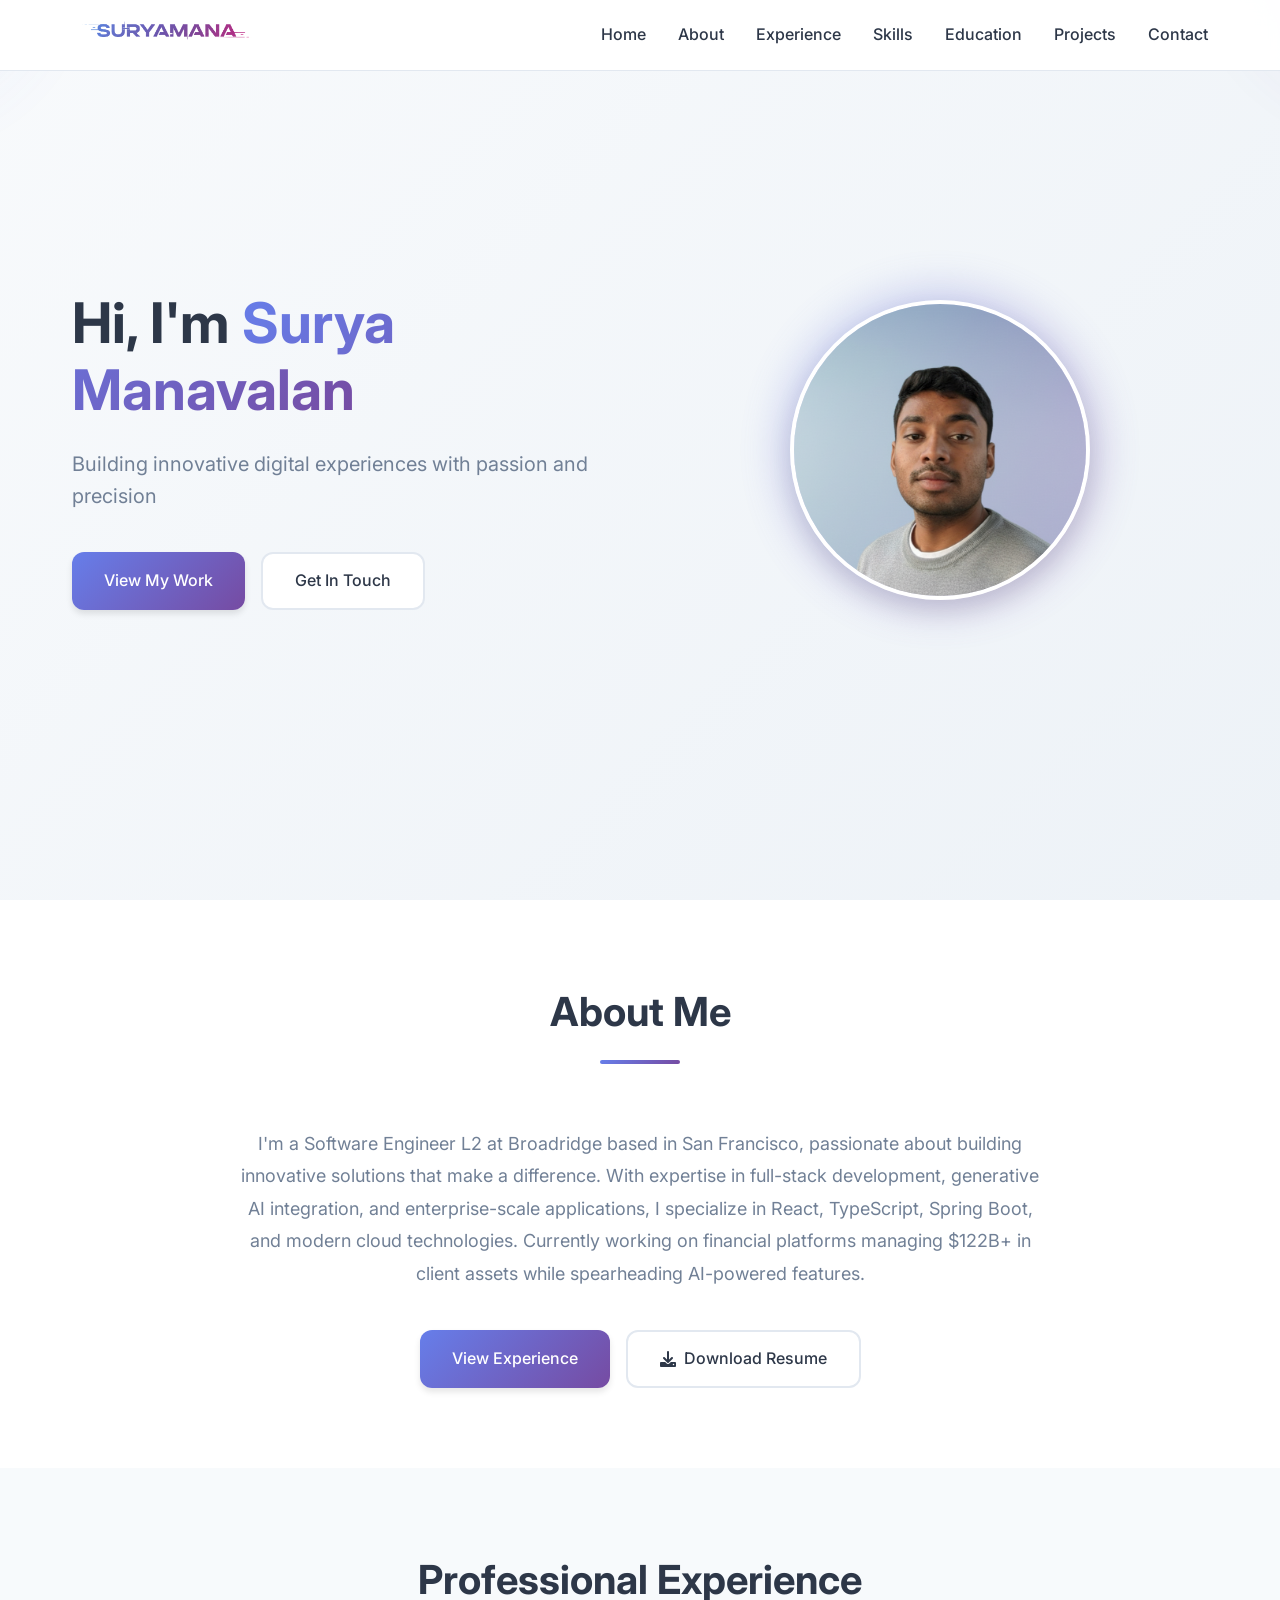
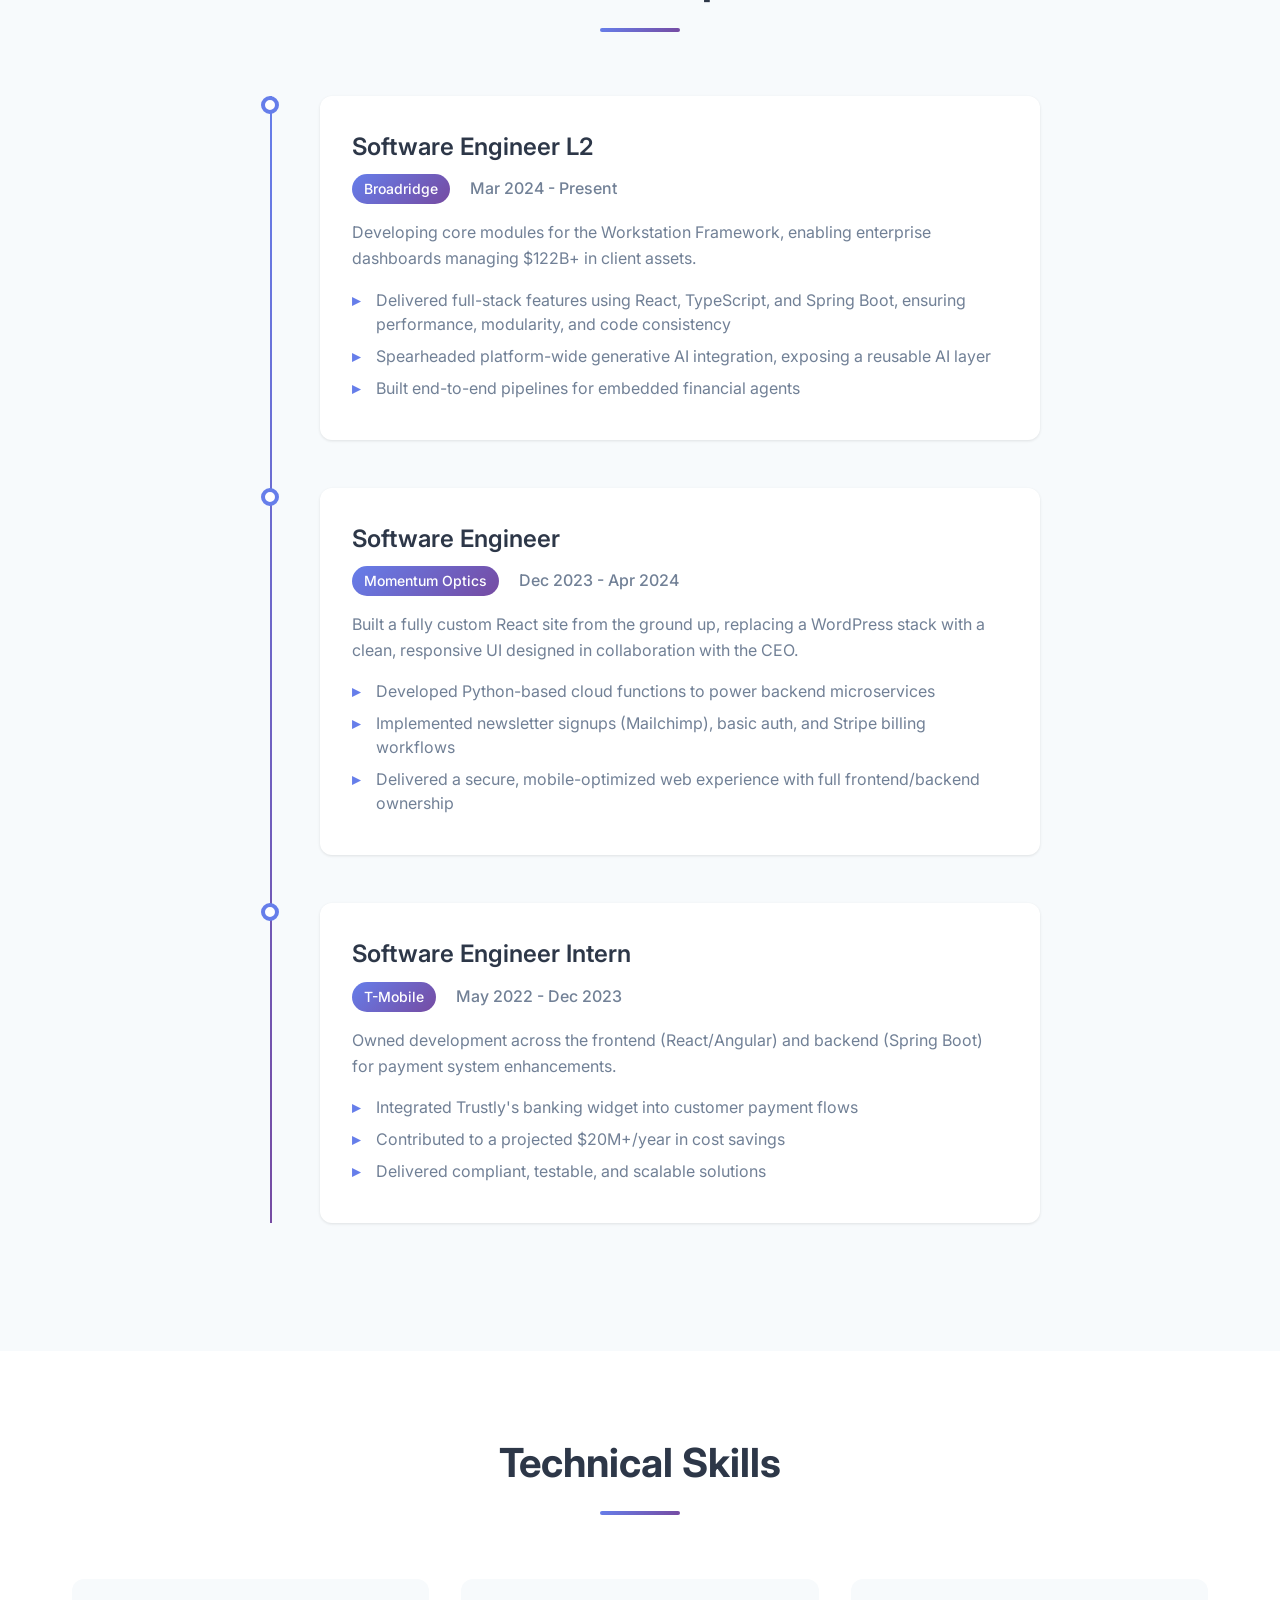
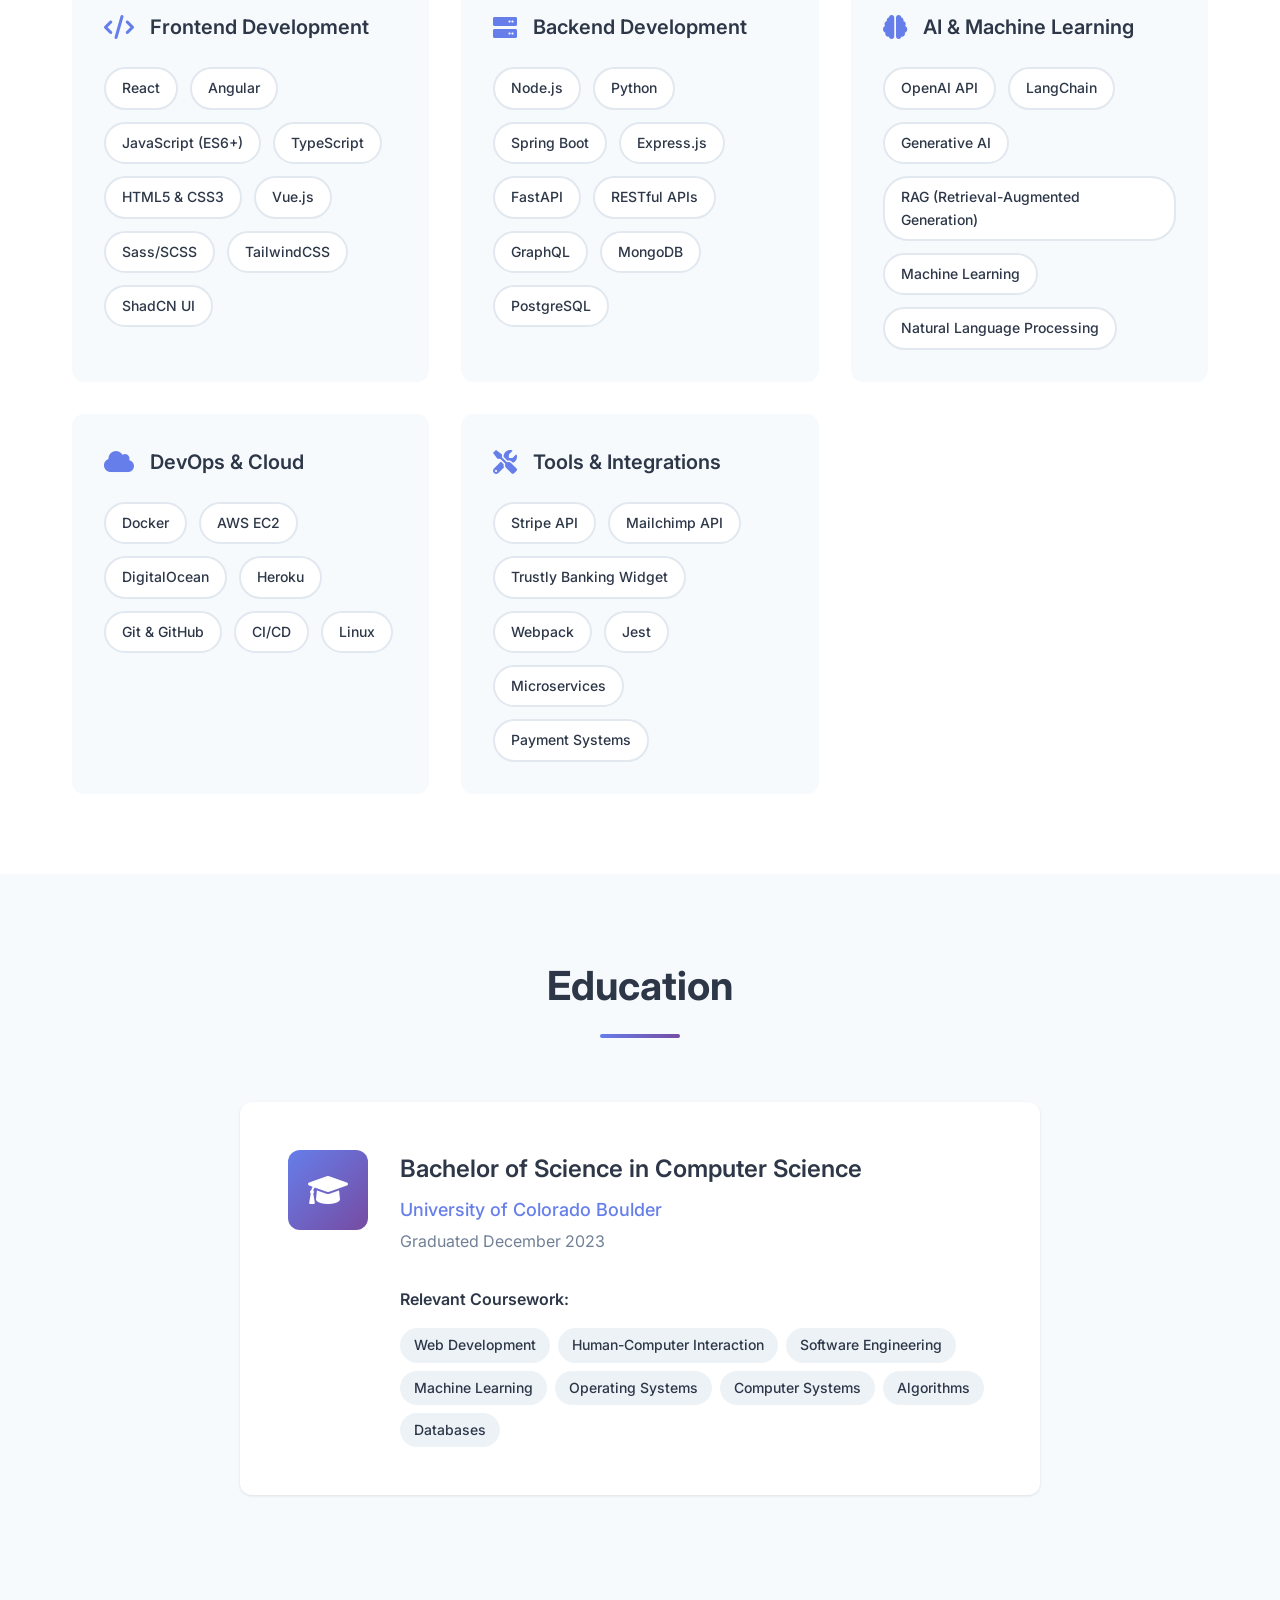
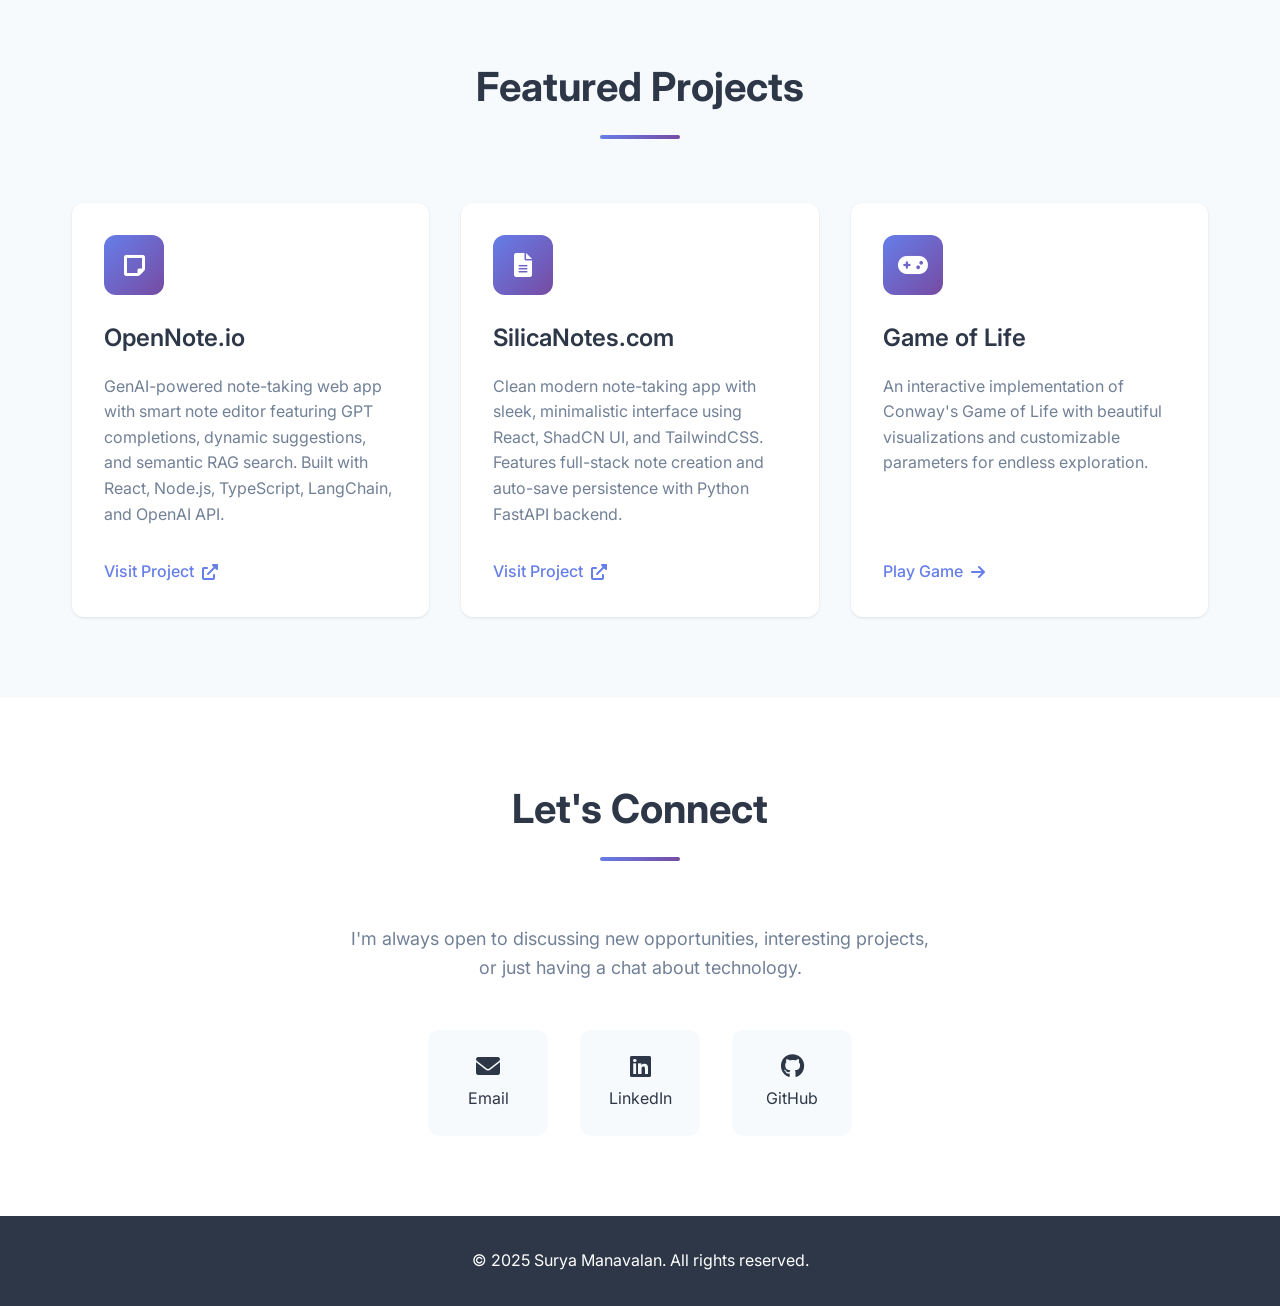
==== index.html @ 3144ac08 "Hero Landing" ====
<!DOCTYPE html>
<html lang="en">
<head>
    <meta charset="UTF-8">
    <meta name="viewport" content="width=device-width, initial-scale=1.0">
    <title>Surya Manavalan - Portfolio</title>
    <link rel="stylesheet" href="index.css">
    <link href="https://fonts.googleapis.com/css2?family=Inter:wght@300;400;500;600;700&display=swap" rel="stylesheet">
    <link rel="stylesheet" href="https://cdnjs.cloudflare.com/ajax/libs/font-awesome/6.0.0/css/all.min.css">
</head>
<body>
    <!-- Navigation -->
    <nav class="nav">
        <div class="nav-container">
            <div class="nav-logo">
                <a href="#home">
                    <img src="resources/suryamanalogo.png" alt="Surya Manavalan Logo" class="logo-image">
                </a>
            </div>
            <div class="nav-links">
                <a href="#home" class="nav-link">Home</a>
                <a href="#about" class="nav-link">About</a>
                <a href="#experience" class="nav-link">Experience</a>
                <a href="#skills" class="nav-link">Skills</a>
                <a href="#education" class="nav-link">Education</a>
                <a href="#projects" class="nav-link">Projects</a>
                <a href="#contact" class="nav-link">Contact</a>
            </div>
            <div class="nav-toggle">
                <span></span>
                <span></span>
                <span></span>
            </div>
        </div>
    </nav>

    <!-- Hero Section -->
    <section id="home" class="hero">
        <!-- Aurora Borealis Background -->
        <div class="aurora-container">
            <div class="aurora-layer aurora-1"></div>
            <div class="aurora-layer aurora-2"></div>
            <div class="aurora-layer aurora-3"></div>
            <div class="aurora-layer aurora-4"></div>
            <div class="aurora-layer aurora-5"></div>
            <div class="aurora-layer aurora-6"></div>
            <div class="solar-flare"></div>
        </div>
        
        <div class="hero-container">
            <div class="hero-content">
                <div class="hero-text">
                    <h1 class="hero-title">
                        Hi, I'm <span class="text-gradient">Surya Manavalan</span>
                    </h1>
                    <p class="hero-subtitle">
                        Building innovative digital experiences with passion and precision
                    </p>
                    <div class="hero-buttons">
                        <a href="#projects" class="btn btn-primary">View My Work</a>
                        <a href="#contact" class="btn btn-secondary">Get In Touch</a>
                    </div>
                </div>
                <div class="hero-image">
                    <div class="image-container">
                        <img src="resources/Surya_Headshot.png" alt="Surya Manavalan" class="profile-image">
                        <div class="image-glow"></div>
                    </div>
                </div>
            </div>
        </div>
    </section>

    <!-- About Section -->
    <section id="about" class="about">
        <div class="container">
            <div class="section-header">
                <h2 class="section-title">About Me</h2>
                <div class="section-divider"></div>
            </div>
            <div class="about-content">
                <p class="about-text">
                    I'm a Software Engineer L2 at Broadridge based in San Francisco, passionate about building innovative solutions 
                    that make a difference. With expertise in full-stack development, generative AI integration, and enterprise-scale 
                    applications, I specialize in React, TypeScript, Spring Boot, and modern cloud technologies. Currently working on 
                    financial platforms managing $122B+ in client assets while spearheading AI-powered features.
                </p>
                <div class="about-buttons">
                    <a href="#experience" class="btn btn-primary">View Experience</a>
                    <a href="resume.pdf" target="_blank" class="btn btn-secondary">
                        <i class="fas fa-download"></i>
                        Download Resume
                    </a>
                </div>
            </div>
        </div>
    </section>

    <!-- Experience Section -->
    <section id="experience" class="experience">
        <div class="container">
            <div class="section-header">
                <h2 class="section-title">Professional Experience</h2>
                <div class="section-divider"></div>
            </div>
            <div class="experience-timeline">
                <div class="timeline-item" data-aos="fade-up">
                    <div class="timeline-marker"></div>
                    <div class="timeline-content">
                        <div class="timeline-header">
                            <h3 class="job-title">Software Engineer L2</h3>
                            <span class="company">Broadridge</span>
                            <span class="duration">Mar 2024 - Present</span>
                        </div>
                        <div class="job-description">
                            <p>Developing core modules for the Workstation Framework, enabling enterprise dashboards managing $122B+ in client assets.</p>
                            <ul class="achievements">
                                <li>Delivered full-stack features using React, TypeScript, and Spring Boot, ensuring performance, modularity, and code consistency</li>
                                <li>Spearheaded platform-wide generative AI integration, exposing a reusable AI layer</li>
                                <li>Built end-to-end pipelines for embedded financial agents</li>
                            </ul>
                        </div>
                    </div>
                </div>
                
                <div class="timeline-item" data-aos="fade-up" data-aos-delay="100">
                    <div class="timeline-marker"></div>
                    <div class="timeline-content">
                        <div class="timeline-header">
                            <h3 class="job-title">Software Engineer</h3>
                            <span class="company">Momentum Optics</span>
                            <span class="duration">Dec 2023 - Apr 2024</span>
                        </div>
                        <div class="job-description">
                            <p>Built a fully custom React site from the ground up, replacing a WordPress stack with a clean, responsive UI designed in collaboration with the CEO.</p>
                            <ul class="achievements">
                                <li>Developed Python-based cloud functions to power backend microservices</li>
                                <li>Implemented newsletter signups (Mailchimp), basic auth, and Stripe billing workflows</li>
                                <li>Delivered a secure, mobile-optimized web experience with full frontend/backend ownership</li>
                            </ul>
                        </div>
                    </div>
                </div>
                
                <div class="timeline-item" data-aos="fade-up" data-aos-delay="200">
                    <div class="timeline-marker"></div>
                    <div class="timeline-content">
                        <div class="timeline-header">
                            <h3 class="job-title">Software Engineer Intern</h3>
                            <span class="company">T-Mobile</span>
                            <span class="duration">May 2022 - Dec 2023</span>
                        </div>
                        <div class="job-description">
                            <p>Owned development across the frontend (React/Angular) and backend (Spring Boot) for payment system enhancements.</p>
                            <ul class="achievements">
                                <li>Integrated Trustly's banking widget into customer payment flows</li>
                                <li>Contributed to a projected $20M+/year in cost savings</li>
                                <li>Delivered compliant, testable, and scalable solutions</li>
                            </ul>
                        </div>
                    </div>
                </div>
            </div>
        </div>
    </section>

    <!-- Skills Section -->
    <section id="skills" class="skills">
        <div class="container">
            <div class="section-header">
                <h2 class="section-title">Technical Skills</h2>
                <div class="section-divider"></div>
            </div>
            <div class="skills-grid">
                <div class="skill-category" data-aos="fade-up">
                    <div class="category-header">
                        <i class="fas fa-code"></i>
                        <h3>Frontend Development</h3>
                    </div>
                    <div class="skills-list">
                        <span class="skill-tag">React</span>
                        <span class="skill-tag">Angular</span>
                        <span class="skill-tag">JavaScript (ES6+)</span>
                        <span class="skill-tag">TypeScript</span>
                        <span class="skill-tag">HTML5 & CSS3</span>
                        <span class="skill-tag">Vue.js</span>
                        <span class="skill-tag">Sass/SCSS</span>
                        <span class="skill-tag">TailwindCSS</span>
                        <span class="skill-tag">ShadCN UI</span>
                    </div>
                </div>
                
                <div class="skill-category" data-aos="fade-up" data-aos-delay="100">
                    <div class="category-header">
                        <i class="fas fa-server"></i>
                        <h3>Backend Development</h3>
                    </div>
                    <div class="skills-list">
                        <span class="skill-tag">Node.js</span>
                        <span class="skill-tag">Python</span>
                        <span class="skill-tag">Spring Boot</span>
                        <span class="skill-tag">Express.js</span>
                        <span class="skill-tag">FastAPI</span>
                        <span class="skill-tag">RESTful APIs</span>
                        <span class="skill-tag">GraphQL</span>
                        <span class="skill-tag">MongoDB</span>
                        <span class="skill-tag">PostgreSQL</span>
                    </div>
                </div>
                
                <div class="skill-category" data-aos="fade-up" data-aos-delay="200">
                    <div class="category-header">
                        <i class="fas fa-brain"></i>
                        <h3>AI & Machine Learning</h3>
                    </div>
                    <div class="skills-list">
                        <span class="skill-tag">OpenAI API</span>
                        <span class="skill-tag">LangChain</span>
                        <span class="skill-tag">Generative AI</span>
                        <span class="skill-tag">RAG (Retrieval-Augmented Generation)</span>
                        <span class="skill-tag">Machine Learning</span>
                        <span class="skill-tag">Natural Language Processing</span>
                    </div>
                </div>
                
                <div class="skill-category" data-aos="fade-up" data-aos-delay="300">
                    <div class="category-header">
                        <i class="fas fa-cloud"></i>
                        <h3>DevOps & Cloud</h3>
                    </div>
                    <div class="skills-list">
                        <span class="skill-tag">Docker</span>
                        <span class="skill-tag">AWS EC2</span>
                        <span class="skill-tag">DigitalOcean</span>
                        <span class="skill-tag">Heroku</span>
                        <span class="skill-tag">Git & GitHub</span>
                        <span class="skill-tag">CI/CD</span>
                        <span class="skill-tag">Linux</span>
                    </div>
                </div>
                
                <div class="skill-category" data-aos="fade-up" data-aos-delay="400">
                    <div class="category-header">
                        <i class="fas fa-tools"></i>
                        <h3>Tools & Integrations</h3>
                    </div>
                    <div class="skills-list">
                        <span class="skill-tag">Stripe API</span>
                        <span class="skill-tag">Mailchimp API</span>
                        <span class="skill-tag">Trustly Banking Widget</span>
                        <span class="skill-tag">Webpack</span>
                        <span class="skill-tag">Jest</span>
                        <span class="skill-tag">Microservices</span>
                        <span class="skill-tag">Payment Systems</span>
                    </div>
                </div>
            </div>
        </div>
    </section>

    <!-- Education Section -->
    <section id="education" class="education">
        <div class="container">
            <div class="section-header">
                <h2 class="section-title">Education</h2>
                <div class="section-divider"></div>
            </div>
            <div class="education-content">
                <div class="education-card" data-aos="fade-up">
                    <div class="education-icon">
                        <i class="fas fa-graduation-cap"></i>
                    </div>
                    <div class="education-details">
                        <h3 class="degree">Bachelor of Science in Computer Science</h3>
                        <p class="university">University of Colorado Boulder</p>
                        <p class="graduation">Graduated December 2023</p>
                        <div class="coursework">
                            <h4>Relevant Coursework:</h4>
                            <div class="course-tags">
                                <span class="course-tag">Web Development</span>
                                <span class="course-tag">Human-Computer Interaction</span>
                                <span class="course-tag">Software Engineering</span>
                                <span class="course-tag">Machine Learning</span>
                                <span class="course-tag">Operating Systems</span>
                                <span class="course-tag">Computer Systems</span>
                                <span class="course-tag">Algorithms</span>
                                <span class="course-tag">Databases</span>
                            </div>
                        </div>
                    </div>
                </div>
            </div>
        </div>
    </section>

    <!-- Projects Section -->
    <section id="projects" class="projects">
        <div class="container">
            <div class="section-header">
                <h2 class="section-title">Featured Projects</h2>
                <div class="section-divider"></div>
            </div>
            <div class="projects-grid">
                <!-- OpenNote.io -->
                <div class="project-card" data-aos="fade-up">
                    <div class="card-content">
                        <div class="card-icon">
                            <i class="fas fa-sticky-note"></i>
                        </div>
                        <h3 class="card-title">OpenNote.io</h3>
                        <p class="card-description">
                            GenAI-powered note-taking web app with smart note editor featuring GPT completions, 
                            dynamic suggestions, and semantic RAG search. Built with React, Node.js, TypeScript, 
                            LangChain, and OpenAI API.
                        </p>
                        <div class="card-footer">
                            <a href="https://opennote.io" target="_blank" rel="noopener noreferrer" class="card-link">
                                Visit Project <i class="fas fa-external-link-alt"></i>
                            </a>
                        </div>
                    </div>
                </div>

                <!-- SilicaNotes.com -->
                <div class="project-card" data-aos="fade-up" data-aos-delay="100">
                    <div class="card-content">
                        <div class="card-icon">
                            <i class="fas fa-file-alt"></i>
                        </div>
                        <h3 class="card-title">SilicaNotes.com</h3>
                        <p class="card-description">
                            Clean modern note-taking app with sleek, minimalistic interface using React, 
                            ShadCN UI, and TailwindCSS. Features full-stack note creation and auto-save 
                            persistence with Python FastAPI backend.
                        </p>
                        <div class="card-footer">
                            <a href="https://silicanotes.com" target="_blank" rel="noopener noreferrer" class="card-link">
                                Visit Project <i class="fas fa-external-link-alt"></i>
                            </a>
                        </div>
                    </div>
                </div>

                <!-- Game of Life -->
                <div class="project-card" data-aos="fade-up" data-aos-delay="200">
                    <div class="card-content">
                        <div class="card-icon">
                            <i class="fas fa-gamepad"></i>
                        </div>
                        <h3 class="card-title">Game of Life</h3>
                        <p class="card-description">
                            An interactive implementation of Conway's Game of Life with beautiful 
                            visualizations and customizable parameters for endless exploration.
                        </p>
                        <div class="card-footer">
                            <a href="/game-of-life" class="card-link">
                                Play Game <i class="fas fa-arrow-right"></i>
                            </a>
                        </div>
                    </div>
                </div>
            </div>
        </div>
    </section>

    <!-- Contact Section -->
    <section id="contact" class="contact">
        <div class="container">
            <div class="section-header">
                <h2 class="section-title">Let's Connect</h2>
                <div class="section-divider"></div>
            </div>
            <div class="contact-content">
                <p class="contact-text">
                    I'm always open to discussing new opportunities, interesting projects, or just having a chat about technology.
                </p>
                <div class="contact-links">
                    <a href="mailto:suryamnvln@gmail.com" class="contact-link">
                        <i class="fas fa-envelope"></i>
                        <span>Email</span>
                    </a>
                    <a href="https://linkedin.com/in/surya-manavalan-279b30a2" target="_blank" rel="noopener noreferrer" class="contact-link">
                        <i class="fab fa-linkedin"></i>
                        <span>LinkedIn</span>
                    </a>
                    <a href="https://github.com/suryamanavalan" target="_blank" rel="noopener noreferrer" class="contact-link">
                        <i class="fab fa-github"></i>
                        <span>GitHub</span>
                    </a>
                </div>
            </div>
        </div>
    </section>

    <!-- Footer -->
    <footer class="footer">
        <div class="container">
            <p>&copy; 2025 Surya Manavalan. All rights reserved.</p>
        </div>
    </footer>

    <script src="index.js"></script>
</body>
</html>
---- index.css ----
/* ===== CSS RESET & BASE STYLES ===== */
* {
    margin: 0;
    padding: 0;
    box-sizing: border-box;
}

html {
    scroll-behavior: smooth;
}

body {
    font-family: 'Inter', -apple-system, BlinkMacSystemFont, 'Segoe UI', Roboto, sans-serif;
    line-height: 1.6;
    color: #2d3748;
    background: #ffffff;
    overflow-x: hidden;
}

/* ===== VARIABLES ===== */
:root {
    --primary-color: #667eea;
    --primary-dark: #5a67d8;
    --secondary-color: #764ba2;
    --accent-color: #f093fb;
    --text-dark: #2d3748;
    --text-gray: #718096;
    --text-light: #a0aec0;
    --bg-white: #ffffff;
    --bg-gray: #f7fafc;
    --bg-light: #edf2f7;
    --border-color: #e2e8f0;
    --shadow-light: 0 1px 3px rgba(0, 0, 0, 0.1);
    --shadow-medium: 0 4px 6px rgba(0, 0, 0, 0.1);
    --shadow-large: 0 10px 25px rgba(0, 0, 0, 0.1);
    --gradient-primary: linear-gradient(135deg, #667eea 0%, #764ba2 100%);
    --gradient-accent: linear-gradient(135deg, #f093fb 0%, #f5576c 100%);
    --border-radius: 12px;
    --transition: all 0.3s cubic-bezier(0.4, 0, 0.2, 1);
}

/* ===== TYPOGRAPHY ===== */
.text-gradient {
    background: var(--gradient-primary);
    -webkit-background-clip: text;
    background-clip: text;
    -webkit-text-fill-color: transparent;
    background-clip: text;
}

/* ===== LAYOUT UTILITIES ===== */
.container {
    max-width: 1200px;
    margin: 0 auto;
    padding: 0 2rem;
}

.section-header {
    text-align: center;
    margin-bottom: 4rem;
}

.section-title {
    font-size: 2.5rem;
    font-weight: 700;
    color: var(--text-dark);
    margin-bottom: 1rem;
}

.section-divider {
    width: 80px;
    height: 4px;
    background: var(--gradient-primary);
    margin: 0 auto;
    border-radius: 2px;
}

/* ===== BUTTONS ===== */
.btn {
    display: inline-flex;
    align-items: center;
    gap: 0.5rem;
    padding: 0.875rem 2rem;
    font-weight: 500;
    text-decoration: none;
    border-radius: var(--border-radius);
    transition: var(--transition);
    cursor: pointer;
    border: none;
    font-size: 1rem;
}

.btn-primary {
    background: var(--gradient-primary);
    color: white;
    box-shadow: var(--shadow-medium);
}

.btn-primary:hover {
    transform: translateY(-2px);
    box-shadow: var(--shadow-large);
}

.btn-secondary {
    background: white;
    color: var(--text-dark);
    border: 2px solid var(--border-color);
}

.btn-secondary:hover {
    border-color: var(--primary-color);
    color: var(--primary-color);
    transform: translateY(-2px);
    box-shadow: var(--shadow-medium);
}

/* ===== NAVIGATION ===== */
.nav {
    position: fixed;
    top: 0;
    left: 0;
    right: 0;
    z-index: 1000;
    background: rgba(255, 255, 255, 0.95);
    backdrop-filter: blur(10px);
    border-bottom: 1px solid var(--border-color);
    transition: var(--transition);
}

.nav-container {
    max-width: 1200px;
    margin: 0 auto;
    padding: 0 2rem;
    display: flex;
    justify-content: space-between;
    align-items: center;
    height: 70px;
}

.nav-logo .logo-text {
    font-size: 1.5rem;
    font-weight: 700;
    background: var(--gradient-primary);
    -webkit-background-clip: text;
    background-clip: text;
    -webkit-text-fill-color: transparent;
}

.nav-logo .logo-image {
    height: 40px;
    width: auto;
    object-fit: contain;
    transition: var(--transition);
}

.nav-logo .logo-image:hover {
    transform: scale(1.05);
}

.nav-links {
    display: flex;
    gap: 2rem;
    list-style: none;
}

.nav-link {
    color: var(--text-dark);
    text-decoration: none;
    font-weight: 500;
    transition: var(--transition);
    position: relative;
}

.nav-link:hover {
    color: var(--primary-color);
}

.nav-link::after {
    content: '';
    position: absolute;
    bottom: -5px;
    left: 0;
    width: 0;
    height: 2px;
    background: var(--gradient-primary);
    transition: var(--transition);
}

.nav-link:hover::after {
    width: 100%;
}

.nav-toggle {
    display: none;
    flex-direction: column;
    cursor: pointer;
    gap: 4px;
}

.nav-toggle span {
    width: 25px;
    height: 3px;
    background: var(--text-dark);
    transition: var(--transition);
}

/* ===== HERO SECTION ===== */
.hero {
    min-height: 100vh;
    display: flex;
    align-items: center;
    padding: 5rem 0;
    background: linear-gradient(135deg, #f8fafc 0%, #edf2f7 100%);
    position: relative;
    overflow: hidden;
}

/* Subtle Purple Streaks Background Effects */
.aurora-container {
    position: absolute;
    top: 0;
    left: 0;
    width: 100%;
    height: 100%;
    overflow: hidden;
    z-index: 0;
    pointer-events: none;
}

.aurora-layer {
    position: absolute;
    border-radius: 50%;
    filter: blur(60px);
    opacity: 0.8;
    animation-iteration-count: infinite;
    animation-timing-function: cubic-bezier(0.4, 0, 0.6, 1);
}

.aurora-1 {
    width: 450px;
    height: 280px;
    background: radial-gradient(ellipse at center, 
        rgba(138, 152, 255, 0.9) 0%, 
        rgba(102, 126, 234, 0.6) 40%, 
        rgba(88, 110, 220, 0.2) 70%, 
        transparent 100%);
    top: 120%;
    left: -450px;
    animation: aurora-drift-1 12s infinite ease-in-out;
}

.aurora-2 {
    width: 320px;
    height: 240px;
    background: radial-gradient(ellipse at center, 
        rgba(157, 100, 207, 0.8) 0%, 
        rgba(118, 75, 162, 0.5) 35%, 
        rgba(135, 88, 185, 0.2) 65%, 
        transparent 100%);
    top: -20%;
    right: -320px;
    animation: aurora-drift-2 15s infinite ease-in-out;
}

.aurora-3 {
    width: 520px;
    height: 350px;
    background: radial-gradient(ellipse at center, 
        rgba(255, 170, 255, 0.7) 0%, 
        rgba(240, 147, 251, 0.4) 45%, 
        rgba(230, 135, 240, 0.1) 75%, 
        transparent 100%);
    top: 110%;
    right: -520px;
    animation: aurora-drift-3 18s infinite ease-in-out;
}

.aurora-4 {
    width: 280px;
    height: 200px;
    background: radial-gradient(ellipse at center, 
        rgba(115, 140, 255, 0.6) 0%, 
        rgba(102, 126, 234, 0.3) 50%, 
        rgba(125, 148, 245, 0.1) 80%, 
        transparent 100%);
    top: -15%;
    left: -280px;
    animation: aurora-drift-4 20s infinite ease-in-out;
}

/* Additional cluster blobs */
.aurora-5 {
    width: 380px;
    height: 220px;
    background: radial-gradient(circle at center, 
        rgba(255, 180, 255, 0.5) 0%, 
        rgba(245, 160, 245, 0.2) 60%, 
        transparent 100%);
    top: 130%;
    left: -380px;
    animation: aurora-drift-5 14s infinite ease-in-out;
}

.aurora-6 {
    width: 200px;
    height: 160px;
    background: radial-gradient(circle at center, 
        rgba(140, 95, 180, 0.4) 0%, 
        rgba(118, 75, 162, 0.15) 70%, 
        transparent 100%);
    top: -25%;
    right: -200px;
    animation: aurora-drift-6 16s infinite ease-in-out;
}

.solar-flare {
    display: none; /* Remove the large solar flare effect */
}

/* Fluid Blob Aurora Animation Keyframes */
@keyframes aurora-drift-1 {
    0% { 
        transform: translateX(0px) translateY(0px) scale(0.4);
        opacity: 0.3;
        filter: blur(60px) hue-rotate(0deg);
    }
    25% { 
        transform: translateX(400px) translateY(-200px) scale(1.0);
        opacity: 0.8;
        filter: blur(40px) hue-rotate(20deg);
    }
    50% { 
        transform: translateX(200px) translateY(-400px) scale(1.6);
        opacity: 0.6;
        filter: blur(80px) hue-rotate(40deg);
    }
    75% { 
        transform: translateX(600px) translateY(-600px) scale(0.8);
        opacity: 0.9;
        filter: blur(50px) hue-rotate(60deg);
    }
    100% {
        transform: translateX(900px) translateY(-900px) scale(0.3);
        opacity: 0.2;
        filter: blur(70px) hue-rotate(80deg);
    }
}

@keyframes aurora-drift-2 {
    0% { 
        transform: translateX(0px) translateY(0px) scale(0.6);
        opacity: 0.4;
        filter: blur(70px) hue-rotate(120deg);
    }
    20% { 
        transform: translateX(-150px) translateY(300px) scale(1.3);
        opacity: 0.7;
        filter: blur(45px) hue-rotate(140deg);
    }
    40% { 
        transform: translateX(-400px) translateY(600px) scale(0.7);
        opacity: 0.5;
        filter: blur(90px) hue-rotate(160deg);
    }
    60% { 
        transform: translateX(-200px) translateY(900px) scale(1.4);
        opacity: 0.8;
        filter: blur(35px) hue-rotate(180deg);
    }
    80% { 
        transform: translateX(-600px) translateY(1200px) scale(0.9);
        opacity: 0.6;
        filter: blur(60px) hue-rotate(200deg);
    }
    100% {
        transform: translateX(-800px) translateY(1500px) scale(0.4);
        opacity: 0.3;
        filter: blur(80px) hue-rotate(220deg);
    }
}

@keyframes aurora-drift-3 {
    0% { 
        transform: translateX(0px) translateY(0px) scale(0.5);
        opacity: 0.5;
        filter: blur(55px) hue-rotate(60deg);
    }
    30% { 
        transform: translateX(-300px) translateY(-250px) scale(1.2);
        opacity: 0.9;
        filter: blur(30px) hue-rotate(80deg);
    }
    60% { 
        transform: translateX(-600px) translateY(-500px) scale(0.6);
        opacity: 0.4;
        filter: blur(100px) hue-rotate(100deg);
    }
    100% {
        transform: translateX(-1100px) translateY(-900px) scale(1.0);
        opacity: 0.2;
        filter: blur(65px) hue-rotate(120deg);
    }
}

@keyframes aurora-drift-4 {
    0% { 
        transform: translateX(0px) translateY(0px) scale(0.9);
        opacity: 0.6;
        filter: blur(45px) hue-rotate(45deg);
    }
    35% { 
        transform: translateX(250px) translateY(400px) scale(1.7);
        opacity: 0.8;
        filter: blur(70px) hue-rotate(75deg);
    }
    70% { 
        transform: translateX(500px) translateY(800px) scale(0.6);
        opacity: 0.5;
        filter: blur(40px) hue-rotate(105deg);
    }
    100% {
        transform: translateX(800px) translateY(1200px) scale(1.3);
        opacity: 0.3;
        filter: blur(85px) hue-rotate(135deg);
    }
}

@keyframes aurora-drift-5 {
    0% { 
        transform: translateX(0px) translateY(0px) scale(0.7);
        opacity: 0.4;
        filter: blur(50px) hue-rotate(60deg);
    }
    40% { 
        transform: translateX(350px) translateY(-300px) scale(1.3);
        opacity: 0.7;
        filter: blur(35px) hue-rotate(90deg);
    }
    80% { 
        transform: translateX(700px) translateY(-600px) scale(0.8);
        opacity: 0.5;
        filter: blur(75px) hue-rotate(120deg);
    }
    100% {
        transform: translateX(900px) translateY(-900px) scale(1.1);
        opacity: 0.2;
        filter: blur(60px) hue-rotate(150deg);
    }
}

@keyframes aurora-drift-6 {
    0% { 
        transform: translateX(0px) translateY(0px) scale(1.1);
        opacity: 0.5;
        filter: blur(55px) hue-rotate(120deg);
    }
    30% { 
        transform: translateX(-200px) translateY(350px) scale(0.6);
        opacity: 0.8;
        filter: blur(40px) hue-rotate(150deg);
    }
    65% { 
        transform: translateX(-500px) translateY(700px) scale(1.5);
        opacity: 0.4;
        filter: blur(90px) hue-rotate(180deg);
    }
    100% {
        transform: translateX(-750px) translateY(1100px) scale(0.9);
        opacity: 0.3;
        filter: blur(70px) hue-rotate(210deg);
    }
}

@keyframes solar-flare-pulse {
    /* Removed - no longer needed */
}

.hero-container {
    max-width: 1200px;
    margin: 0 auto;
    padding: 0 2rem;
    position: relative;
    z-index: 1;
}

.hero-content {
    display: grid;
    grid-template-columns: 1fr 1fr;
    gap: 4rem;
    align-items: center;
}

.hero-title {
    font-size: 3.5rem;
    font-weight: 700;
    line-height: 1.2;
    margin-bottom: 1.5rem;
    color: var(--text-dark);
}

.hero-subtitle {
    font-size: 1.25rem;
    color: var(--text-gray);
    margin-bottom: 2.5rem;
    line-height: 1.6;
}

.hero-buttons {
    display: flex;
    gap: 1rem;
    flex-wrap: wrap;
}

.hero-image {
    display: flex;
    justify-content: center;
    align-items: center;
}

.image-container {
    position: relative;
    width: 300px;
    height: 300px;
}

.profile-image {
    width: 100%;
    height: 100%;
    object-fit: cover;
    border-radius: 50%;
    border: 4px solid white;
    box-shadow: var(--shadow-large);
    transition: var(--transition);
}

.image-glow {
    position: absolute;
    top: -10px;
    left: -10px;
    right: -10px;
    bottom: -10px;
    background: var(--gradient-primary);
    border-radius: 50%;
    z-index: -1;
    opacity: 0.3;
    filter: blur(20px);
    animation: pulse 3s infinite;
}

@keyframes pulse {
    0%, 100% { transform: scale(1); opacity: 0.3; }
    50% { transform: scale(1.05); opacity: 0.5; }
}

/* ===== ABOUT SECTION ===== */
.about {
    padding: 5rem 0;
    background: var(--bg-white);
}

.about-content {
    max-width: 800px;
    margin: 0 auto;
    text-align: center;
}

.about-text {
    font-size: 1.125rem;
    color: var(--text-gray);
    line-height: 1.8;
    margin-bottom: 2.5rem;
}

.about-buttons {
    display: flex;
    gap: 1rem;
    justify-content: center;
    flex-wrap: wrap;
}

/* ===== EXPERIENCE SECTION ===== */
.experience {
    padding: 5rem 0;
    background: var(--bg-gray);
}

.experience-timeline {
    max-width: 800px;
    margin: 0 auto;
    position: relative;
}

.experience-timeline::before {
    content: '';
    position: absolute;
    left: 30px;
    top: 0;
    bottom: 0;
    width: 2px;
    background: var(--gradient-primary);
}

.timeline-item {
    position: relative;
    margin-bottom: 3rem;
    padding-left: 80px;
}

.timeline-marker {
    position: absolute;
    left: 21px;
    top: 0;
    width: 18px;
    height: 18px;
    background: white;
    border: 4px solid var(--primary-color);
    border-radius: 50%;
    z-index: 2;
}

.timeline-content {
    background: white;
    padding: 2rem;
    border-radius: var(--border-radius);
    box-shadow: var(--shadow-light);
    transition: var(--transition);
}

.timeline-content:hover {
    box-shadow: var(--shadow-medium);
    transform: translateY(-2px);
}

.timeline-header {
    margin-bottom: 1rem;
}

.job-title {
    font-size: 1.5rem;
    font-weight: 600;
    color: var(--text-dark);
    margin-bottom: 0.5rem;
}

.company {
    display: inline-block;
    background: var(--gradient-primary);
    color: white;
    padding: 0.25rem 0.75rem;
    border-radius: 20px;
    font-size: 0.875rem;
    font-weight: 500;
    margin-right: 1rem;
}

.duration {
    color: var(--text-gray);
    font-weight: 500;
}

.job-description p {
    color: var(--text-gray);
    line-height: 1.6;
    margin-bottom: 1rem;
}

.achievements {
    list-style: none;
    padding: 0;
}

.achievements li {
    position: relative;
    padding-left: 1.5rem;
    margin-bottom: 0.5rem;
    color: var(--text-gray);
    line-height: 1.5;
}

.achievements li::before {
    content: '▸';
    position: absolute;
    left: 0;
    color: var(--primary-color);
    font-weight: bold;
}

/* ===== SKILLS SECTION ===== */
.skills {
    padding: 5rem 0;
    background: var(--bg-white);
}

.skills-grid {
    display: grid;
    grid-template-columns: repeat(auto-fit, minmax(300px, 1fr));
    gap: 2rem;
}

.skill-category {
    background: var(--bg-gray);
    padding: 2rem;
    border-radius: var(--border-radius);
    transition: var(--transition);
}

.skill-category:hover {
    transform: translateY(-5px);
    box-shadow: var(--shadow-medium);
}

.category-header {
    display: flex;
    align-items: center;
    gap: 1rem;
    margin-bottom: 1.5rem;
}

.category-header i {
    font-size: 1.5rem;
    color: var(--primary-color);
}

.category-header h3 {
    font-size: 1.25rem;
    font-weight: 600;
    color: var(--text-dark);
}

.skills-list {
    display: flex;
    flex-wrap: wrap;
    gap: 0.75rem;
}

.skill-tag {
    background: white;
    color: var(--text-dark);
    padding: 0.5rem 1rem;
    border-radius: 25px;
    font-size: 0.875rem;
    font-weight: 500;
    border: 2px solid var(--border-color);
    transition: var(--transition);
}

.skill-tag:hover {
    border-color: var(--primary-color);
    color: var(--primary-color);
    transform: translateY(-2px);
}

/* ===== EDUCATION SECTION ===== */
.education {
    padding: 5rem 0;
    background: var(--bg-gray);
}

.education-content {
    max-width: 800px;
    margin: 0 auto;
}

.education-card {
    background: white;
    padding: 3rem;
    border-radius: var(--border-radius);
    box-shadow: var(--shadow-light);
    display: flex;
    gap: 2rem;
    align-items: flex-start;
    transition: var(--transition);
}

.education-card:hover {
    transform: translateY(-5px);
    box-shadow: var(--shadow-medium);
}

.education-icon {
    width: 80px;
    height: 80px;
    background: var(--gradient-primary);
    border-radius: var(--border-radius);
    display: flex;
    align-items: center;
    justify-content: center;
    color: white;
    font-size: 2rem;
    flex-shrink: 0;
}

.education-details {
    flex: 1;
}

.degree {
    font-size: 1.5rem;
    font-weight: 600;
    color: var(--text-dark);
    margin-bottom: 0.5rem;
}

.university {
    font-size: 1.125rem;
    color: var(--primary-color);
    font-weight: 500;
    margin-bottom: 0.25rem;
}

.graduation {
    color: var(--text-gray);
    margin-bottom: 2rem;
}

.coursework h4 {
    font-size: 1rem;
    color: var(--text-dark);
    margin-bottom: 1rem;
    font-weight: 600;
}

.course-tags {
    display: flex;
    flex-wrap: wrap;
    gap: 0.5rem;
}

.course-tag {
    background: var(--bg-light);
    color: var(--text-dark);
    padding: 0.375rem 0.875rem;
    border-radius: 20px;
    font-size: 0.875rem;
    font-weight: 500;
    transition: var(--transition);
}

.course-tag:hover {
    background: var(--primary-color);
    color: white;
    transform: translateY(-1px);
}

/* ===== PROJECTS SECTION ===== */
.projects {
    padding: 5rem 0;
    background: var(--bg-gray);
}

.projects-grid {
    display: grid;
    grid-template-columns: repeat(auto-fit, minmax(350px, 1fr));
    gap: 2rem;
}

.project-card {
    background: white;
    border-radius: var(--border-radius);
    box-shadow: var(--shadow-light);
    transition: var(--transition);
    overflow: hidden;
    height: 100%;
}

.project-card:hover {
    transform: translateY(-5px);
    box-shadow: var(--shadow-large);
}

.card-content {
    padding: 2rem;
    height: 100%;
    display: flex;
    flex-direction: column;
}

.card-icon {
    width: 60px;
    height: 60px;
    background: var(--gradient-primary);
    border-radius: var(--border-radius);
    display: flex;
    align-items: center;
    justify-content: center;
    margin-bottom: 1.5rem;
    color: white;
    font-size: 1.5rem;
}

.card-title {
    font-size: 1.5rem;
    font-weight: 600;
    color: var(--text-dark);
    margin-bottom: 1rem;
}

.card-description {
    color: var(--text-gray);
    line-height: 1.6;
    margin-bottom: 2rem;
    flex-grow: 1;
}

.card-footer {
    margin-top: auto;
}

.card-link {
    display: inline-flex;
    align-items: center;
    gap: 0.5rem;
    color: var(--primary-color);
    text-decoration: none;
    font-weight: 500;
    transition: var(--transition);
}

.card-link:hover {
    color: var(--primary-dark);
    transform: translateX(5px);
}

/* ===== CONTACT SECTION ===== */
.contact {
    padding: 5rem 0;
    background: var(--bg-white);
}

.contact-content {
    max-width: 600px;
    margin: 0 auto;
    text-align: center;
}

.contact-text {
    font-size: 1.125rem;
    color: var(--text-gray);
    margin-bottom: 3rem;
    line-height: 1.6;
}

.contact-links {
    display: flex;
    justify-content: center;
    gap: 2rem;
    flex-wrap: wrap;
}

.contact-link {
    display: flex;
    flex-direction: column;
    align-items: center;
    gap: 0.5rem;
    padding: 1.5rem;
    background: var(--bg-gray);
    border-radius: var(--border-radius);
    text-decoration: none;
    color: var(--text-dark);
    transition: var(--transition);
    min-width: 120px;
}

.contact-link:hover {
    background: var(--gradient-primary);
    color: white;
    transform: translateY(-3px);
    box-shadow: var(--shadow-medium);
}

.contact-link i {
    font-size: 1.5rem;
}

/* ===== FOOTER ===== */
.footer {
    padding: 2rem 0;
    background: var(--text-dark);
    color: white;
    text-align: center;
}

/* ===== RESPONSIVE DESIGN ===== */
@media (max-width: 768px) {
    .nav-links {
        display: none;
    }
    
    .nav-toggle {
        display: flex;
    }
    
    .hero-content {
        grid-template-columns: 1fr;
        gap: 2rem;
        text-align: center;
    }
    
    .hero-title {
        font-size: 2.5rem;
    }
    
    .section-title {
        font-size: 2rem;
    }
    
    .projects-grid {
        grid-template-columns: 1fr;
    }
    
    .skills-grid {
        grid-template-columns: 1fr;
    }
    
    .hero-buttons,
    .about-buttons {
        justify-content: center;
    }
    
    .contact-links {
        flex-direction: column;
        align-items: center;
    }
    
    .image-container {
        width: 250px;
        height: 250px;
    }
    
    .experience-timeline::before {
        left: 15px;
    }
    
    .timeline-item {
        padding-left: 50px;
    }
    
    .timeline-marker {
        left: 6px;
    }
    
    .timeline-content {
        padding: 1.5rem;
    }
    
    .company {
        display: block;
        margin-bottom: 0.5rem;
        margin-right: 0;
    }
    
    .education-card {
        flex-direction: column;
        text-align: center;
        padding: 2rem;
    }
    
    .education-icon {
        align-self: center;
    }
    
    /* Mobile Aurora Adjustments */
    .aurora-layer {
        filter: blur(60px);
        opacity: 0.12;
    }
    
    .aurora-1, .aurora-2, .aurora-3, .aurora-4 {
        width: 400px;
        height: 60px;
    }
}

@media (max-width: 480px) {
    .container {
        padding: 0 1rem;
    }
    
    .nav-container {
        padding: 0 1rem;
    }
    
    .hero-title {
        font-size: 2rem;
    }
    
    .hero-subtitle {
        font-size: 1rem;
    }
    
    .btn {
        padding: 0.75rem 1.5rem;
        font-size: 0.9rem;
    }
    
    .card-content {
        padding: 1.5rem;
    }
    
    .projects-grid {
        grid-template-columns: 1fr;
        gap: 1.5rem;
    }
    
    /* Further reduce aurora intensity on small screens */
    .aurora-layer {
        filter: blur(40px);
        opacity: 0.10;
    }
}

/* ===== ANIMATIONS ===== */
@keyframes fadeInUp {
    from {
        opacity: 0;
        transform: translateY(30px);
    }
    to {
        opacity: 1;
        transform: translateY(0);
    }
}

[data-aos="fade-up"] {
    animation: fadeInUp 0.6s ease-out forwards;
}

[data-aos="fade-up"][data-aos-delay="100"] {
    animation-delay: 0.1s;
}

[data-aos="fade-up"][data-aos-delay="200"] {
    animation-delay: 0.2s;
}

/* ===== ACCESSIBILITY ===== */
@media (prefers-reduced-motion: reduce) {
    * {
        animation-duration: 0.01ms !important;
        animation-iteration-count: 1 !important;
        transition-duration: 0.01ms !important;
    }
    
    html {
        scroll-behavior: auto;
    }
    
    /* Disable aurora animations for users who prefer reduced motion */
    .aurora-layer,
    .solar-flare {
        animation: none !important;
        opacity: 0.1 !important;
    }
}

/* Focus styles for better accessibility */
.btn:focus,
.nav-link:focus,
.card-link:focus,
.contact-link:focus {
    outline: 2px solid var(--primary-color);
    outline-offset: 2px;
}

/* High contrast mode support */
@media (prefers-contrast: high) {
    :root {
        --text-dark: #000000;
        --text-gray: #333333;
        --border-color: #000000;
    }
}
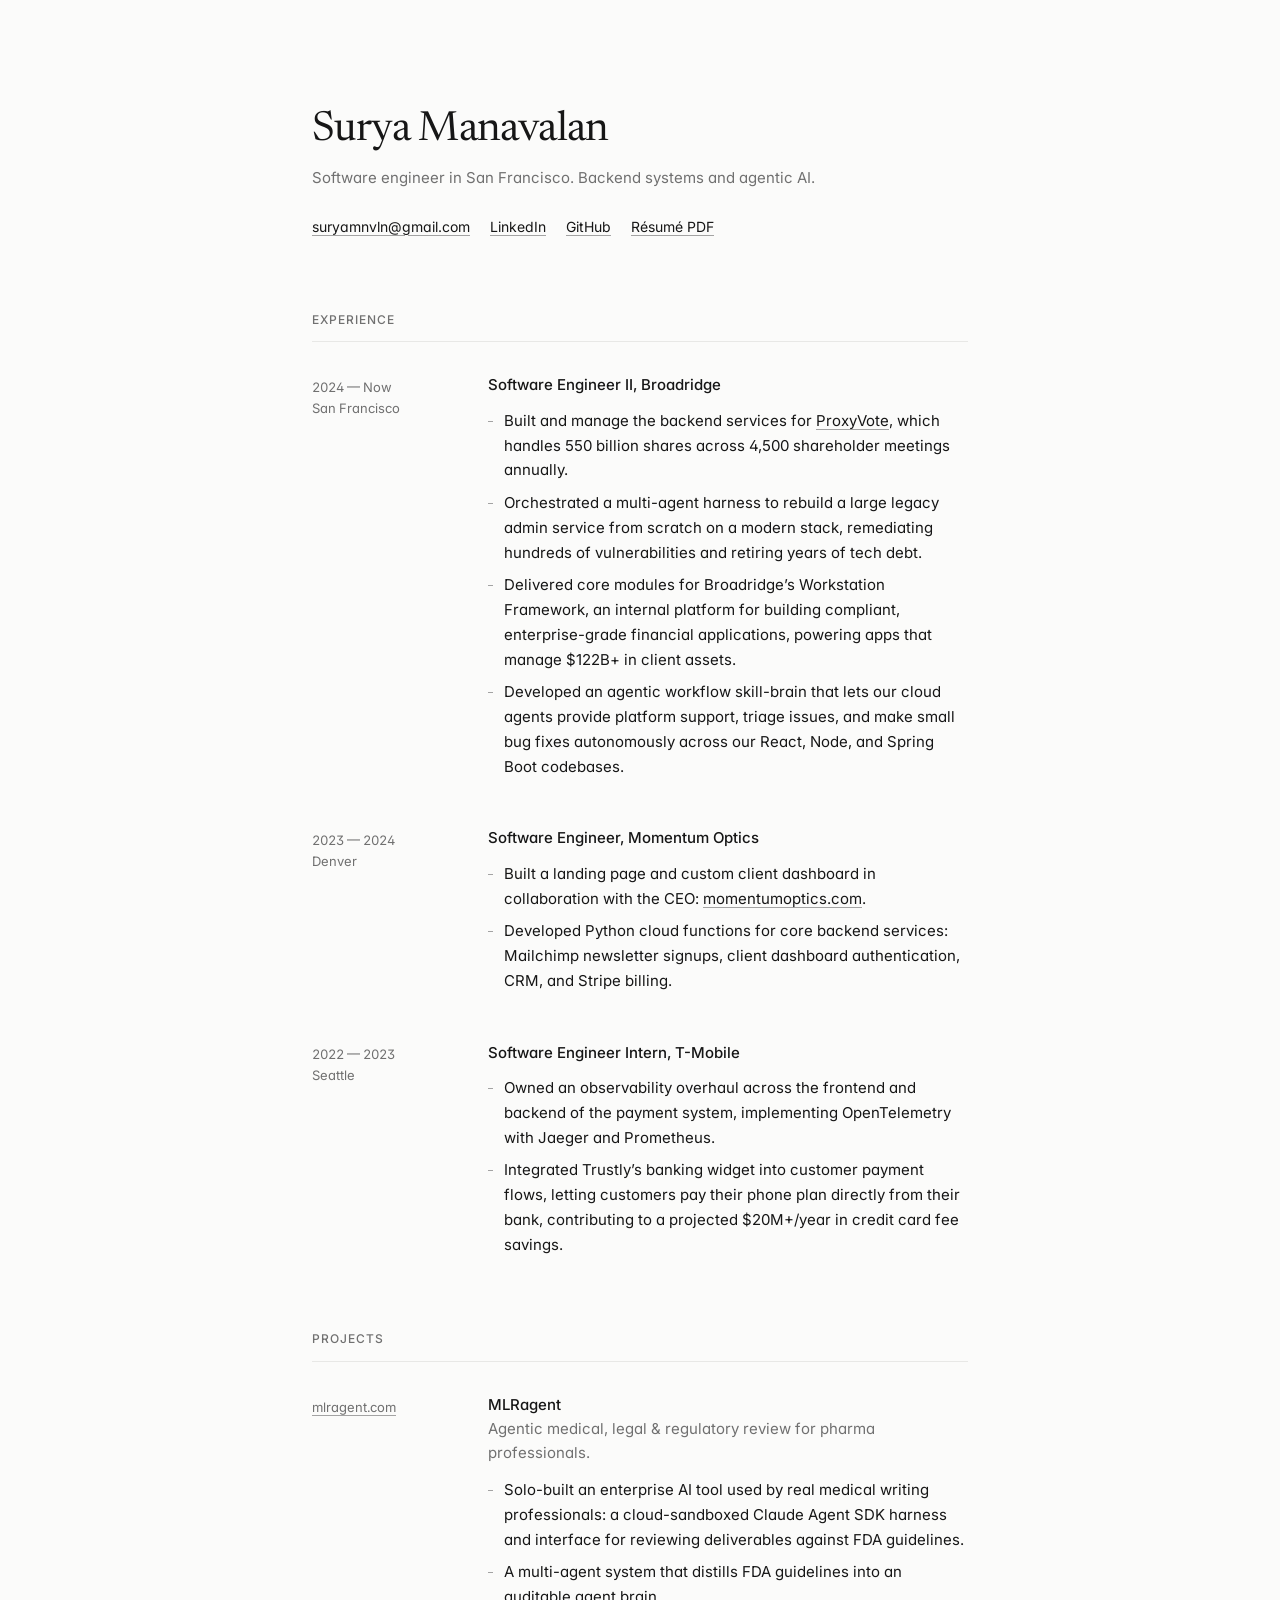
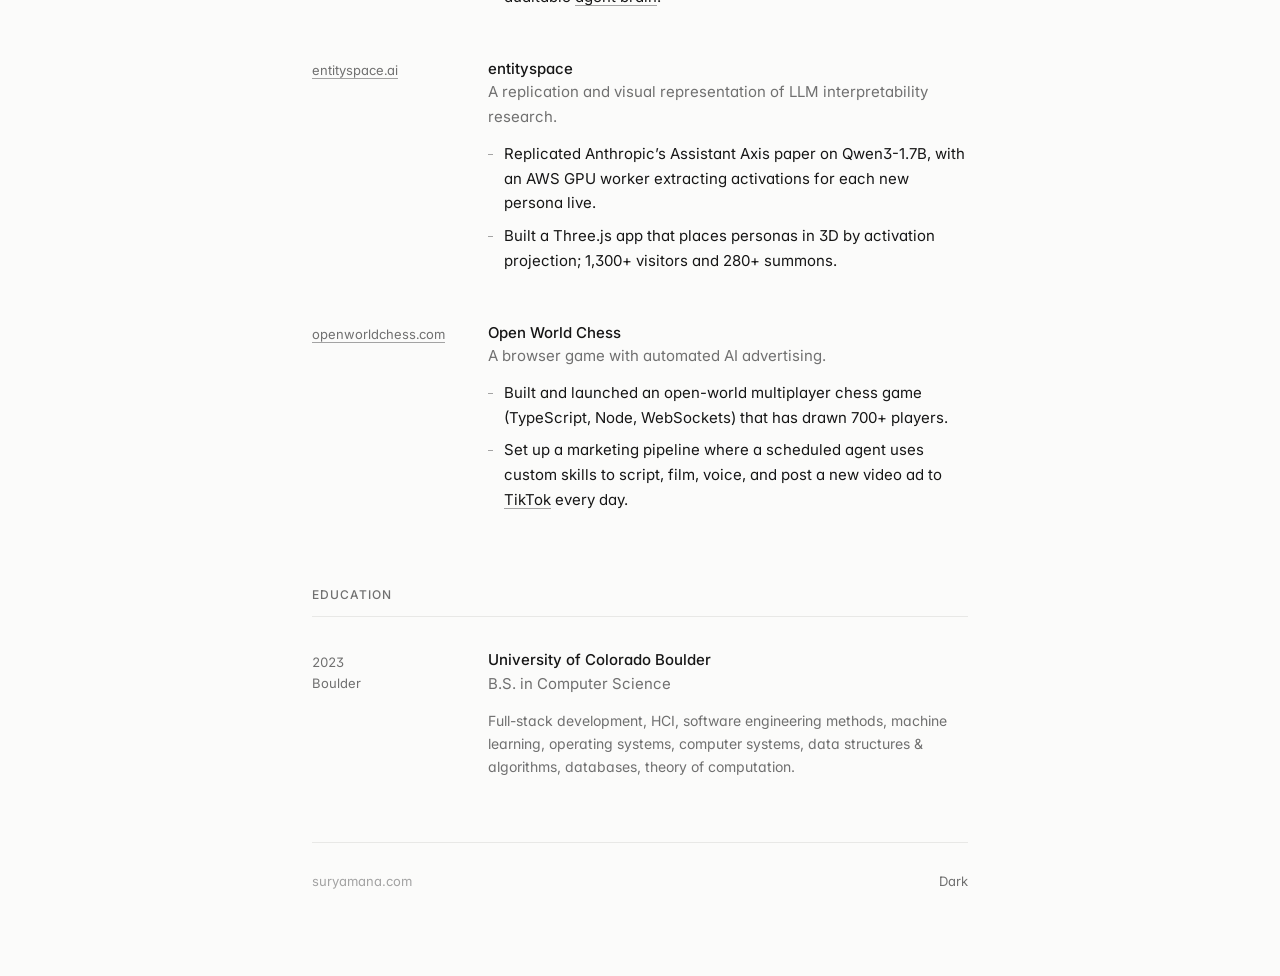
==== commit 4043e1e4: "Replace homepage with minimal resume; move old portfolio to /2025 Co-Authored-By: Claude Opus 5.5 <n" ====
--- a/index.html
+++ b/index.html
@@ -1,404 +1,341 @@
 <!DOCTYPE html>
 <html lang="en">
 <head>
-    <meta charset="UTF-8">
-    <meta name="viewport" content="width=device-width, initial-scale=1.0">
-    <title>Surya Manavalan - Portfolio</title>
-    <link rel="stylesheet" href="index.css">
-    <link href="https://fonts.googleapis.com/css2?family=Inter:wght@300;400;500;600;700&display=swap" rel="stylesheet">
-    <link rel="stylesheet" href="https://cdnjs.cloudflare.com/ajax/libs/font-awesome/6.0.0/css/all.min.css">
+  <meta charset="UTF-8">
+  <meta name="viewport" content="width=device-width, initial-scale=1">
+  <title>Surya Manavalan</title>
+  <meta name="description" content="Surya Manavalan — software engineer in San Francisco building backend systems and agentic AI tools.">
+  <meta property="og:title" content="Surya Manavalan">
+  <meta property="og:description" content="Software engineer in San Francisco building backend systems and agentic AI tools.">
+  <meta property="og:url" content="https://suryamana.com">
+  <meta name="color-scheme" content="light dark">
+  <link rel="icon" href="resources/suryamanalogo.png">
+  <link rel="preconnect" href="https://fonts.googleapis.com">
+  <link rel="preconnect" href="https://fonts.gstatic.com" crossorigin>
+  <link href="https://fonts.googleapis.com/css2?family=Inter:wght@400;500&family=Newsreader:opsz,wght@6..72,400&display=swap" rel="stylesheet">
+  <script>
+    // Apply saved theme before paint to avoid a flash.
+    try {
+      var t = localStorage.getItem('theme');
+      if (t === 'light' || t === 'dark') document.documentElement.setAttribute('data-theme', t);
+    } catch (e) {}
+  </script>
+  <style>
+    :root {
+      --bg: #fbfbfa;
+      --fg: #161616;
+      --muted: #707070;
+      --faint: #a3a3a3;
+      --rule: #e8e8e6;
+      --sel: #e6e6e3;
+    }
+    @media (prefers-color-scheme: dark) {
+      :root:not([data-theme="light"]) {
+        --bg: #0e0e0e;
+        --fg: #e8e8e6;
+        --muted: #8f8f8f;
+        --faint: #5c5c5c;
+        --rule: #232323;
+        --sel: #2a2a2a;
+      }
+    }
+    :root[data-theme="dark"] {
+      --bg: #0e0e0e;
+      --fg: #e8e8e6;
+      --muted: #8f8f8f;
+      --faint: #5c5c5c;
+      --rule: #232323;
+      --sel: #2a2a2a;
+    }
+
+    *, *::before, *::after { box-sizing: border-box; }
+    html { -webkit-text-size-adjust: 100%; }
+    body {
+      margin: 0;
+      background: var(--bg);
+      color: var(--fg);
+      font-family: Inter, -apple-system, BlinkMacSystemFont, "Segoe UI", sans-serif;
+      font-size: 15px;
+      line-height: 1.65;
+      font-feature-settings: "cv11", "ss01";
+      -webkit-font-smoothing: antialiased;
+      transition: background-color .3s ease, color .3s ease;
+    }
+    ::selection { background: var(--sel); }
+
+    main {
+      max-width: 44rem;
+      margin: 0 auto;
+      padding: clamp(4rem, 12vh, 8rem) 1.5rem 5rem;
+    }
+
+    a {
+      color: inherit;
+      text-decoration: underline;
+      text-decoration-color: var(--faint);
+      text-decoration-thickness: 1px;
+      text-underline-offset: 3px;
+      transition: text-decoration-color .2s ease;
+    }
+    a:hover { text-decoration-color: var(--fg); }
+    a:focus-visible { outline: 1px solid var(--fg); outline-offset: 3px; border-radius: 2px; }
+
+    /* Header */
+    header { margin-bottom: 4.5rem; }
+    h1 {
+      font-family: Newsreader, Georgia, serif;
+      font-weight: 400;
+      font-size: clamp(2rem, 6vw, 2.6rem);
+      letter-spacing: -0.015em;
+      line-height: 1.1;
+      margin: 0 0 .75rem;
+    }
+    .tagline { color: var(--muted); margin: 0 0 1.5rem; }
+    .links {
+      display: flex;
+      flex-wrap: wrap;
+      gap: .35rem 1.25rem;
+      margin: 0;
+      padding: 0;
+      list-style: none;
+      font-size: 14px;
+    }
+
+    /* Sections */
+    section { margin-bottom: 4rem; }
+    h2 {
+      font-size: 12px;
+      font-weight: 500;
+      letter-spacing: .08em;
+      text-transform: uppercase;
+      color: var(--muted);
+      margin: 0 0 2rem;
+      padding-bottom: .75rem;
+      border-bottom: 1px solid var(--rule);
+    }
+
+    .entry {
+      display: grid;
+      grid-template-columns: 9rem 1fr;
+      column-gap: 2rem;
+      margin-bottom: 2.5rem;
+    }
+    .entry:last-child { margin-bottom: 0; }
+    .meta {
+      color: var(--muted);
+      font-size: 13px;
+      line-height: 1.6;
+      padding-top: .15rem;
+      font-variant-numeric: tabular-nums;
+    }
+    .meta span { display: block; }
+    h3 {
+      font-size: 15px;
+      font-weight: 500;
+      margin: 0;
+      line-height: 1.5;
+    }
+    .sub { color: var(--muted); margin: 0; }
+    ul.points {
+      list-style: none;
+      margin: .75rem 0 0;
+      padding: 0;
+    }
+    ul.points li {
+      position: relative;
+      padding-left: 1rem;
+      margin-bottom: .5rem;
+    }
+    ul.points li::before {
+      content: "";
+      position: absolute;
+      left: 0;
+      top: .8em;
+      width: 5px;
+      height: 1px;
+      background: var(--faint);
+    }
+    .note { color: var(--muted); font-size: 14px; margin: .75rem 0 0; }
+
+    footer {
+      display: flex;
+      justify-content: space-between;
+      align-items: center;
+      padding-top: 1.5rem;
+      border-top: 1px solid var(--rule);
+      color: var(--faint);
+      font-size: 13px;
+    }
+    .toggle {
+      background: none;
+      border: 0;
+      padding: .25rem 0;
+      font: inherit;
+      color: var(--muted);
+      cursor: pointer;
+    }
+    .toggle:hover { color: var(--fg); }
+    .toggle:focus-visible { outline: 1px solid var(--fg); outline-offset: 3px; border-radius: 2px; }
+
+    /* Gentle entrance */
+    header, section, footer { animation: rise .7s cubic-bezier(.2,.7,.2,1) both; }
+    section:nth-of-type(1) { animation-delay: .08s; }
+    section:nth-of-type(2) { animation-delay: .16s; }
+    section:nth-of-type(3) { animation-delay: .24s; }
+    footer { animation-delay: .32s; }
+    @keyframes rise { from { opacity: 0; transform: translateY(6px); } to { opacity: 1; transform: none; } }
+    @media (prefers-reduced-motion: reduce) {
+      * { animation: none !important; transition: none !important; }
+    }
+
+    @media (max-width: 600px) {
+      body { font-size: 15px; }
+      main { padding: 3.5rem 1.25rem 3rem; }
+      header { margin-bottom: 3.5rem; }
+      section { margin-bottom: 3.25rem; }
+      h2 { margin-bottom: 1.5rem; }
+      .entry { grid-template-columns: 1fr; margin-bottom: 2.25rem; }
+      .meta { padding-top: 0; margin-bottom: .15rem; }
+      .meta span { display: inline; }
+      .meta span + span::before { content: " · "; }
+    }
+
+    @media print {
+      header, section, footer { animation: none; }
+      .toggle { display: none; }
+      main { padding: 0; }
+    }
+  </style>
 </head>
 <body>
-    <!-- Navigation -->
-    <nav class="nav">
-        <div class="nav-container">
-            <div class="nav-logo">
-                <a href="#home">
-                    <img src="resources/suryamanalogo.png" alt="Surya Manavalan Logo" class="logo-image">
-                </a>
-            </div>
-            <div class="nav-links">
-                <a href="#home" class="nav-link">Home</a>
-                <a href="#about" class="nav-link">About</a>
-                <a href="#experience" class="nav-link">Experience</a>
-                <a href="#skills" class="nav-link">Skills</a>
-                <a href="#education" class="nav-link">Education</a>
-                <a href="#projects" class="nav-link">Projects</a>
-                <a href="#contact" class="nav-link">Contact</a>
-            </div>
-            <div class="nav-toggle">
-                <span></span>
-                <span></span>
-                <span></span>
-            </div>
-        </div>
-    </nav>
-
-    <!-- Hero Section -->
-    <section id="home" class="hero">
-        <!-- Aurora Borealis Background -->
-        <div class="aurora-container">
-            <div class="aurora-layer aurora-1"></div>
-            <div class="aurora-layer aurora-2"></div>
-            <div class="aurora-layer aurora-3"></div>
-            <div class="aurora-layer aurora-4"></div>
-            <div class="aurora-layer aurora-5"></div>
-            <div class="aurora-layer aurora-6"></div>
-            <div class="solar-flare"></div>
-        </div>
-        
-        <div class="hero-container">
-            <div class="hero-content">
-                <div class="hero-text">
-                    <h1 class="hero-title">
-                        Hi, I'm <span class="text-gradient">Surya Manavalan</span>
-                    </h1>
-                    <p class="hero-subtitle">
-                        Building innovative digital experiences with passion and precision
-                    </p>
-                    <div class="hero-buttons">
-                        <a href="#projects" class="btn btn-primary">View My Work</a>
-                        <a href="#contact" class="btn btn-secondary">Get In Touch</a>
-                    </div>
-                </div>
-                <div class="hero-image">
-                    <div class="image-container">
-                        <img src="resources/Surya_Headshot.png" alt="Surya Manavalan" class="profile-image">
-                        <div class="image-glow"></div>
-                    </div>
-                </div>
-            </div>
-        </div>
+  <main>
+    <header>
+      <h1>Surya Manavalan</h1>
+      <p class="tagline">Software engineer in San Francisco. Backend systems and agentic AI.</p>
+      <ul class="links">
+        <li><a href="mailto:suryamnvln@gmail.com">suryamnvln@gmail.com</a></li>
+        <li><a href="https://linkedin.com/in/surya-manavalan" target="_blank" rel="noopener">LinkedIn</a></li>
+        <li><a href="https://github.com/SuryaManavalan" target="_blank" rel="noopener">GitHub</a></li>
+        <li><a href="resume.pdf" target="_blank" rel="noopener">Résumé PDF</a></li>
+      </ul>
+    </header>
+
+    <section aria-labelledby="experience">
+      <h2 id="experience">Experience</h2>
+
+      <article class="entry">
+        <div class="meta"><span>2024 — Now</span><span>San Francisco</span></div>
+        <div class="body">
+          <h3>Software Engineer II, Broadridge</h3>
+          <ul class="points">
+            <li>Built and manage the backend services for <a href="https://www.proxyvote.com" target="_blank" rel="noopener">ProxyVote</a>, which handles 550 billion shares across 4,500 shareholder meetings annually.</li>
+            <li>Orchestrated a multi-agent harness to rebuild a large legacy admin service from scratch on a modern stack, remediating hundreds of vulnerabilities and retiring years of tech debt.</li>
+            <li>Delivered core modules for Broadridge’s Workstation Framework, an internal platform for building compliant, enterprise-grade financial applications, powering apps that manage $122B+ in client assets.</li>
+            <li>Developed an agentic workflow skill-brain that lets our cloud agents provide platform support, triage issues, and make small bug fixes autonomously across our React, Node, and Spring Boot codebases.</li>
+          </ul>
+        </div>
+      </article>
+
+      <article class="entry">
+        <div class="meta"><span>2023 — 2024</span><span>Denver</span></div>
+        <div class="body">
+          <h3>Software Engineer, Momentum Optics</h3>
+          <ul class="points">
+            <li>Built a landing page and custom client dashboard in collaboration with the CEO: <a href="https://momentumoptics.com" target="_blank" rel="noopener">momentumoptics.com</a>.</li>
+            <li>Developed Python cloud functions for core backend services: Mailchimp newsletter signups, client dashboard authentication, CRM, and Stripe billing.</li>
+          </ul>
+        </div>
+      </article>
+
+      <article class="entry">
+        <div class="meta"><span>2022 — 2023</span><span>Seattle</span></div>
+        <div class="body">
+          <h3>Software Engineer Intern, T-Mobile</h3>
+          <ul class="points">
+            <li>Owned an observability overhaul across the frontend and backend of the payment system, implementing OpenTelemetry with Jaeger and Prometheus.</li>
+            <li>Integrated Trustly’s banking widget into customer payment flows, letting customers pay their phone plan directly from their bank, contributing to a projected $20M+/year in credit card fee savings.</li>
+          </ul>
+        </div>
+      </article>
     </section>
 
-    <!-- About Section -->
-    <section id="about" class="about">
-        <div class="container">
-            <div class="section-header">
-                <h2 class="section-title">About Me</h2>
-                <div class="section-divider"></div>
-            </div>
-            <div class="about-content">
-                <p class="about-text">
-                    I'm a Software Engineer L2 at Broadridge based in San Francisco, passionate about building innovative solutions 
-                    that make a difference. With expertise in full-stack development, generative AI integration, and enterprise-scale 
-                    applications, I specialize in React, TypeScript, Spring Boot, and modern cloud technologies. Currently working on 
-                    financial platforms managing $122B+ in client assets while spearheading AI-powered features.
-                </p>
-                <div class="about-buttons">
-                    <a href="#experience" class="btn btn-primary">View Experience</a>
-                    <a href="resume.pdf" target="_blank" class="btn btn-secondary">
-                        <i class="fas fa-download"></i>
-                        Download Resume
-                    </a>
-                </div>
-            </div>
-        </div>
+    <section aria-labelledby="projects">
+      <h2 id="projects">Projects</h2>
+
+      <article class="entry">
+        <div class="meta"><span><a href="https://mlragent.com" target="_blank" rel="noopener">mlragent.com</a></span></div>
+        <div class="body">
+          <h3>MLRagent</h3>
+          <p class="sub">Agentic medical, legal &amp; regulatory review for pharma professionals.</p>
+          <ul class="points">
+            <li>Solo-built an enterprise AI tool used by real medical writing professionals: a cloud-sandboxed Claude Agent SDK harness and interface for reviewing deliverables against FDA guidelines.</li>
+            <li>A multi-agent system that distills FDA guidelines into an auditable <a href="https://mlragent.com/brain" target="_blank" rel="noopener">agent brain</a>.</li>
+          </ul>
+        </div>
+      </article>
+
+      <article class="entry">
+        <div class="meta"><span><a href="https://entityspace.ai" target="_blank" rel="noopener">entityspace.ai</a></span></div>
+        <div class="body">
+          <h3>entityspace</h3>
+          <p class="sub">A replication and visual representation of LLM interpretability research.</p>
+          <ul class="points">
+            <li>Replicated Anthropic’s Assistant Axis paper on Qwen3-1.7B, with an AWS GPU worker extracting activations for each new persona live.</li>
+            <li>Built a Three.js app that places personas in 3D by activation projection; 1,300+ visitors and 280+ summons.</li>
+          </ul>
+        </div>
+      </article>
+
+      <article class="entry">
+        <div class="meta"><span><a href="https://openworldchess.com" target="_blank" rel="noopener">openworldchess.com</a></span></div>
+        <div class="body">
+          <h3>Open World Chess</h3>
+          <p class="sub">A browser game with automated AI advertising.</p>
+          <ul class="points">
+            <li>Built and launched an open-world multiplayer chess game (TypeScript, Node, WebSockets) that has drawn 700+ players.</li>
+            <li>Set up a marketing pipeline where a scheduled agent uses custom skills to script, film, voice, and post a new video ad to <a href="https://www.tiktok.com/@openworldchess" target="_blank" rel="noopener">TikTok</a> every day.</li>
+          </ul>
+        </div>
+      </article>
     </section>
 
-    <!-- Experience Section -->
-    <section id="experience" class="experience">
-        <div class="container">
-            <div class="section-header">
-                <h2 class="section-title">Professional Experience</h2>
-                <div class="section-divider"></div>
-            </div>
-            <div class="experience-timeline">
-                <div class="timeline-item" data-aos="fade-up">
-                    <div class="timeline-marker"></div>
-                    <div class="timeline-content">
-                        <div class="timeline-header">
-                            <h3 class="job-title">Software Engineer L2</h3>
-                            <span class="company">Broadridge</span>
-                            <span class="duration">Mar 2024 - Present</span>
-                        </div>
-                        <div class="job-description">
-                            <p>Developing core modules for the Workstation Framework, enabling enterprise dashboards managing $122B+ in client assets.</p>
-                            <ul class="achievements">
-                                <li>Delivered full-stack features using React, TypeScript, and Spring Boot, ensuring performance, modularity, and code consistency</li>
-                                <li>Spearheaded platform-wide generative AI integration, exposing a reusable AI layer</li>
-                                <li>Built end-to-end pipelines for embedded financial agents</li>
-                            </ul>
-                        </div>
-                    </div>
-                </div>
-                
-                <div class="timeline-item" data-aos="fade-up" data-aos-delay="100">
-                    <div class="timeline-marker"></div>
-                    <div class="timeline-content">
-                        <div class="timeline-header">
-                            <h3 class="job-title">Software Engineer</h3>
-                            <span class="company">Momentum Optics</span>
-                            <span class="duration">Dec 2023 - Apr 2024</span>
-                        </div>
-                        <div class="job-description">
-                            <p>Built a fully custom React site from the ground up, replacing a WordPress stack with a clean, responsive UI designed in collaboration with the CEO.</p>
-                            <ul class="achievements">
-                                <li>Developed Python-based cloud functions to power backend microservices</li>
-                                <li>Implemented newsletter signups (Mailchimp), basic auth, and Stripe billing workflows</li>
-                                <li>Delivered a secure, mobile-optimized web experience with full frontend/backend ownership</li>
-                            </ul>
-                        </div>
-                    </div>
-                </div>
-                
-                <div class="timeline-item" data-aos="fade-up" data-aos-delay="200">
-                    <div class="timeline-marker"></div>
-                    <div class="timeline-content">
-                        <div class="timeline-header">
-                            <h3 class="job-title">Software Engineer Intern</h3>
-                            <span class="company">T-Mobile</span>
-                            <span class="duration">May 2022 - Dec 2023</span>
-                        </div>
-                        <div class="job-description">
-                            <p>Owned development across the frontend (React/Angular) and backend (Spring Boot) for payment system enhancements.</p>
-                            <ul class="achievements">
-                                <li>Integrated Trustly's banking widget into customer payment flows</li>
-                                <li>Contributed to a projected $20M+/year in cost savings</li>
-                                <li>Delivered compliant, testable, and scalable solutions</li>
-                            </ul>
-                        </div>
-                    </div>
-                </div>
-            </div>
-        </div>
+    <section aria-labelledby="education">
+      <h2 id="education">Education</h2>
+
+      <article class="entry">
+        <div class="meta"><span>2023</span><span>Boulder</span></div>
+        <div class="body">
+          <h3>University of Colorado Boulder</h3>
+          <p class="sub">B.S. in Computer Science</p>
+          <p class="note">Full-stack development, HCI, software engineering methods, machine learning, operating systems, computer systems, data structures &amp; algorithms, databases, theory of computation.</p>
+        </div>
+      </article>
     </section>
 
-    <!-- Skills Section -->
-    <section id="skills" class="skills">
-        <div class="container">
-            <div class="section-header">
-                <h2 class="section-title">Technical Skills</h2>
-                <div class="section-divider"></div>
-            </div>
-            <div class="skills-grid">
-                <div class="skill-category" data-aos="fade-up">
-                    <div class="category-header">
-                        <i class="fas fa-code"></i>
-                        <h3>Frontend Development</h3>
-                    </div>
-                    <div class="skills-list">
-                        <span class="skill-tag">React</span>
-                        <span class="skill-tag">Angular</span>
-                        <span class="skill-tag">JavaScript (ES6+)</span>
-                        <span class="skill-tag">TypeScript</span>
-                        <span class="skill-tag">HTML5 & CSS3</span>
-                        <span class="skill-tag">Vue.js</span>
-                        <span class="skill-tag">Sass/SCSS</span>
-                        <span class="skill-tag">TailwindCSS</span>
-                        <span class="skill-tag">ShadCN UI</span>
-                    </div>
-                </div>
-                
-                <div class="skill-category" data-aos="fade-up" data-aos-delay="100">
-                    <div class="category-header">
-                        <i class="fas fa-server"></i>
-                        <h3>Backend Development</h3>
-                    </div>
-                    <div class="skills-list">
-                        <span class="skill-tag">Node.js</span>
-                        <span class="skill-tag">Python</span>
-                        <span class="skill-tag">Spring Boot</span>
-                        <span class="skill-tag">Express.js</span>
-                        <span class="skill-tag">FastAPI</span>
-                        <span class="skill-tag">RESTful APIs</span>
-                        <span class="skill-tag">GraphQL</span>
-                        <span class="skill-tag">MongoDB</span>
-                        <span class="skill-tag">PostgreSQL</span>
-                    </div>
-                </div>
-                
-                <div class="skill-category" data-aos="fade-up" data-aos-delay="200">
-                    <div class="category-header">
-                        <i class="fas fa-brain"></i>
-                        <h3>AI & Machine Learning</h3>
-                    </div>
-                    <div class="skills-list">
-                        <span class="skill-tag">OpenAI API</span>
-                        <span class="skill-tag">LangChain</span>
-                        <span class="skill-tag">Generative AI</span>
-                        <span class="skill-tag">RAG (Retrieval-Augmented Generation)</span>
-                        <span class="skill-tag">Machine Learning</span>
-                        <span class="skill-tag">Natural Language Processing</span>
-                    </div>
-                </div>
-                
-                <div class="skill-category" data-aos="fade-up" data-aos-delay="300">
-                    <div class="category-header">
-                        <i class="fas fa-cloud"></i>
-                        <h3>DevOps & Cloud</h3>
-                    </div>
-                    <div class="skills-list">
-                        <span class="skill-tag">Docker</span>
-                        <span class="skill-tag">AWS EC2</span>
-                        <span class="skill-tag">DigitalOcean</span>
-                        <span class="skill-tag">Heroku</span>
-                        <span class="skill-tag">Git & GitHub</span>
-                        <span class="skill-tag">CI/CD</span>
-                        <span class="skill-tag">Linux</span>
-                    </div>
-                </div>
-                
-                <div class="skill-category" data-aos="fade-up" data-aos-delay="400">
-                    <div class="category-header">
-                        <i class="fas fa-tools"></i>
-                        <h3>Tools & Integrations</h3>
-                    </div>
-                    <div class="skills-list">
-                        <span class="skill-tag">Stripe API</span>
-                        <span class="skill-tag">Mailchimp API</span>
-                        <span class="skill-tag">Trustly Banking Widget</span>
-                        <span class="skill-tag">Webpack</span>
-                        <span class="skill-tag">Jest</span>
-                        <span class="skill-tag">Microservices</span>
-                        <span class="skill-tag">Payment Systems</span>
-                    </div>
-                </div>
-            </div>
-        </div>
-    </section>
-
-    <!-- Education Section -->
-    <section id="education" class="education">
-        <div class="container">
-            <div class="section-header">
-                <h2 class="section-title">Education</h2>
-                <div class="section-divider"></div>
-            </div>
-            <div class="education-content">
-                <div class="education-card" data-aos="fade-up">
-                    <div class="education-icon">
-                        <i class="fas fa-graduation-cap"></i>
-                    </div>
-                    <div class="education-details">
-                        <h3 class="degree">Bachelor of Science in Computer Science</h3>
-                        <p class="university">University of Colorado Boulder</p>
-                        <p class="graduation">Graduated December 2023</p>
-                        <div class="coursework">
-                            <h4>Relevant Coursework:</h4>
-                            <div class="course-tags">
-                                <span class="course-tag">Web Development</span>
-                                <span class="course-tag">Human-Computer Interaction</span>
-                                <span class="course-tag">Software Engineering</span>
-                                <span class="course-tag">Machine Learning</span>
-                                <span class="course-tag">Operating Systems</span>
-                                <span class="course-tag">Computer Systems</span>
-                                <span class="course-tag">Algorithms</span>
-                                <span class="course-tag">Databases</span>
-                            </div>
-                        </div>
-                    </div>
-                </div>
-            </div>
-        </div>
-    </section>
-
-    <!-- Projects Section -->
-    <section id="projects" class="projects">
-        <div class="container">
-            <div class="section-header">
-                <h2 class="section-title">Featured Projects</h2>
-                <div class="section-divider"></div>
-            </div>
-            <div class="projects-grid">
-                <!-- OpenNote.io -->
-                <div class="project-card" data-aos="fade-up">
-                    <div class="card-content">
-                        <div class="card-icon">
-                            <i class="fas fa-sticky-note"></i>
-                        </div>
-                        <h3 class="card-title">OpenNote.io</h3>
-                        <p class="card-description">
-                            GenAI-powered note-taking web app with smart note editor featuring GPT completions, 
-                            dynamic suggestions, and semantic RAG search. Built with React, Node.js, TypeScript, 
-                            LangChain, and OpenAI API.
-                        </p>
-                        <div class="card-footer">
-                            <a href="https://opennote.io" target="_blank" rel="noopener noreferrer" class="card-link">
-                                Visit Project <i class="fas fa-external-link-alt"></i>
-                            </a>
-                        </div>
-                    </div>
-                </div>
-
-                <!-- SilicaNotes.com -->
-                <div class="project-card" data-aos="fade-up" data-aos-delay="100">
-                    <div class="card-content">
-                        <div class="card-icon">
-                            <i class="fas fa-file-alt"></i>
-                        </div>
-                        <h3 class="card-title">SilicaNotes.com</h3>
-                        <p class="card-description">
-                            Clean modern note-taking app with sleek, minimalistic interface using React, 
-                            ShadCN UI, and TailwindCSS. Features full-stack note creation and auto-save 
-                            persistence with Python FastAPI backend.
-                        </p>
-                        <div class="card-footer">
-                            <a href="https://silicanotes.com" target="_blank" rel="noopener noreferrer" class="card-link">
-                                Visit Project <i class="fas fa-external-link-alt"></i>
-                            </a>
-                        </div>
-                    </div>
-                </div>
-
-                <!-- Game of Life -->
-                <div class="project-card" data-aos="fade-up" data-aos-delay="200">
-                    <div class="card-content">
-                        <div class="card-icon">
-                            <i class="fas fa-gamepad"></i>
-                        </div>
-                        <h3 class="card-title">Game of Life</h3>
-                        <p class="card-description">
-                            An interactive implementation of Conway's Game of Life with beautiful 
-                            visualizations and customizable parameters for endless exploration.
-                        </p>
-                        <div class="card-footer">
-                            <a href="/game-of-life" class="card-link">
-                                Play Game <i class="fas fa-arrow-right"></i>
-                            </a>
-                        </div>
-                    </div>
-                </div>
-            </div>
-        </div>
-    </section>
-
-    <!-- Contact Section -->
-    <section id="contact" class="contact">
-        <div class="container">
-            <div class="section-header">
-                <h2 class="section-title">Let's Connect</h2>
-                <div class="section-divider"></div>
-            </div>
-            <div class="contact-content">
-                <p class="contact-text">
-                    I'm always open to discussing new opportunities, interesting projects, or just having a chat about technology.
-                </p>
-                <div class="contact-links">
-                    <a href="mailto:suryamnvln@gmail.com" class="contact-link">
-                        <i class="fas fa-envelope"></i>
-                        <span>Email</span>
-                    </a>
-                    <a href="https://linkedin.com/in/surya-manavalan-279b30a2" target="_blank" rel="noopener noreferrer" class="contact-link">
-                        <i class="fab fa-linkedin"></i>
-                        <span>LinkedIn</span>
-                    </a>
-                    <a href="https://github.com/suryamanavalan" target="_blank" rel="noopener noreferrer" class="contact-link">
-                        <i class="fab fa-github"></i>
-                        <span>GitHub</span>
-                    </a>
-                </div>
-            </div>
-        </div>
-    </section>
-
-    <!-- Footer -->
-    <footer class="footer">
-        <div class="container">
-            <p>&copy; 2025 Surya Manavalan. All rights reserved.</p>
-        </div>
+    <footer>
+      <span>suryamana.com</span>
+      <button class="toggle" type="button" id="theme-toggle" aria-label="Toggle color theme">Dark</button>
     </footer>
-
-    <script src="index.js"></script>
+  </main>
+
+  <script>
+    (function () {
+      var root = document.documentElement;
+      var btn = document.getElementById('theme-toggle');
+      var mq = window.matchMedia('(prefers-color-scheme: dark)');
+      function current() {
+        return root.getAttribute('data-theme') || (mq.matches ? 'dark' : 'light');
+      }
+      function label() { btn.textContent = current() === 'dark' ? 'Light' : 'Dark'; }
+      btn.addEventListener('click', function () {
+        var next = current() === 'dark' ? 'light' : 'dark';
+        root.setAttribute('data-theme', next);
+        try { localStorage.setItem('theme', next); } catch (e) {}
+        label();
+      });
+      if (mq.addEventListener) mq.addEventListener('change', label);
+      label();
+    })();
+  </script>
 </body>
 </html>
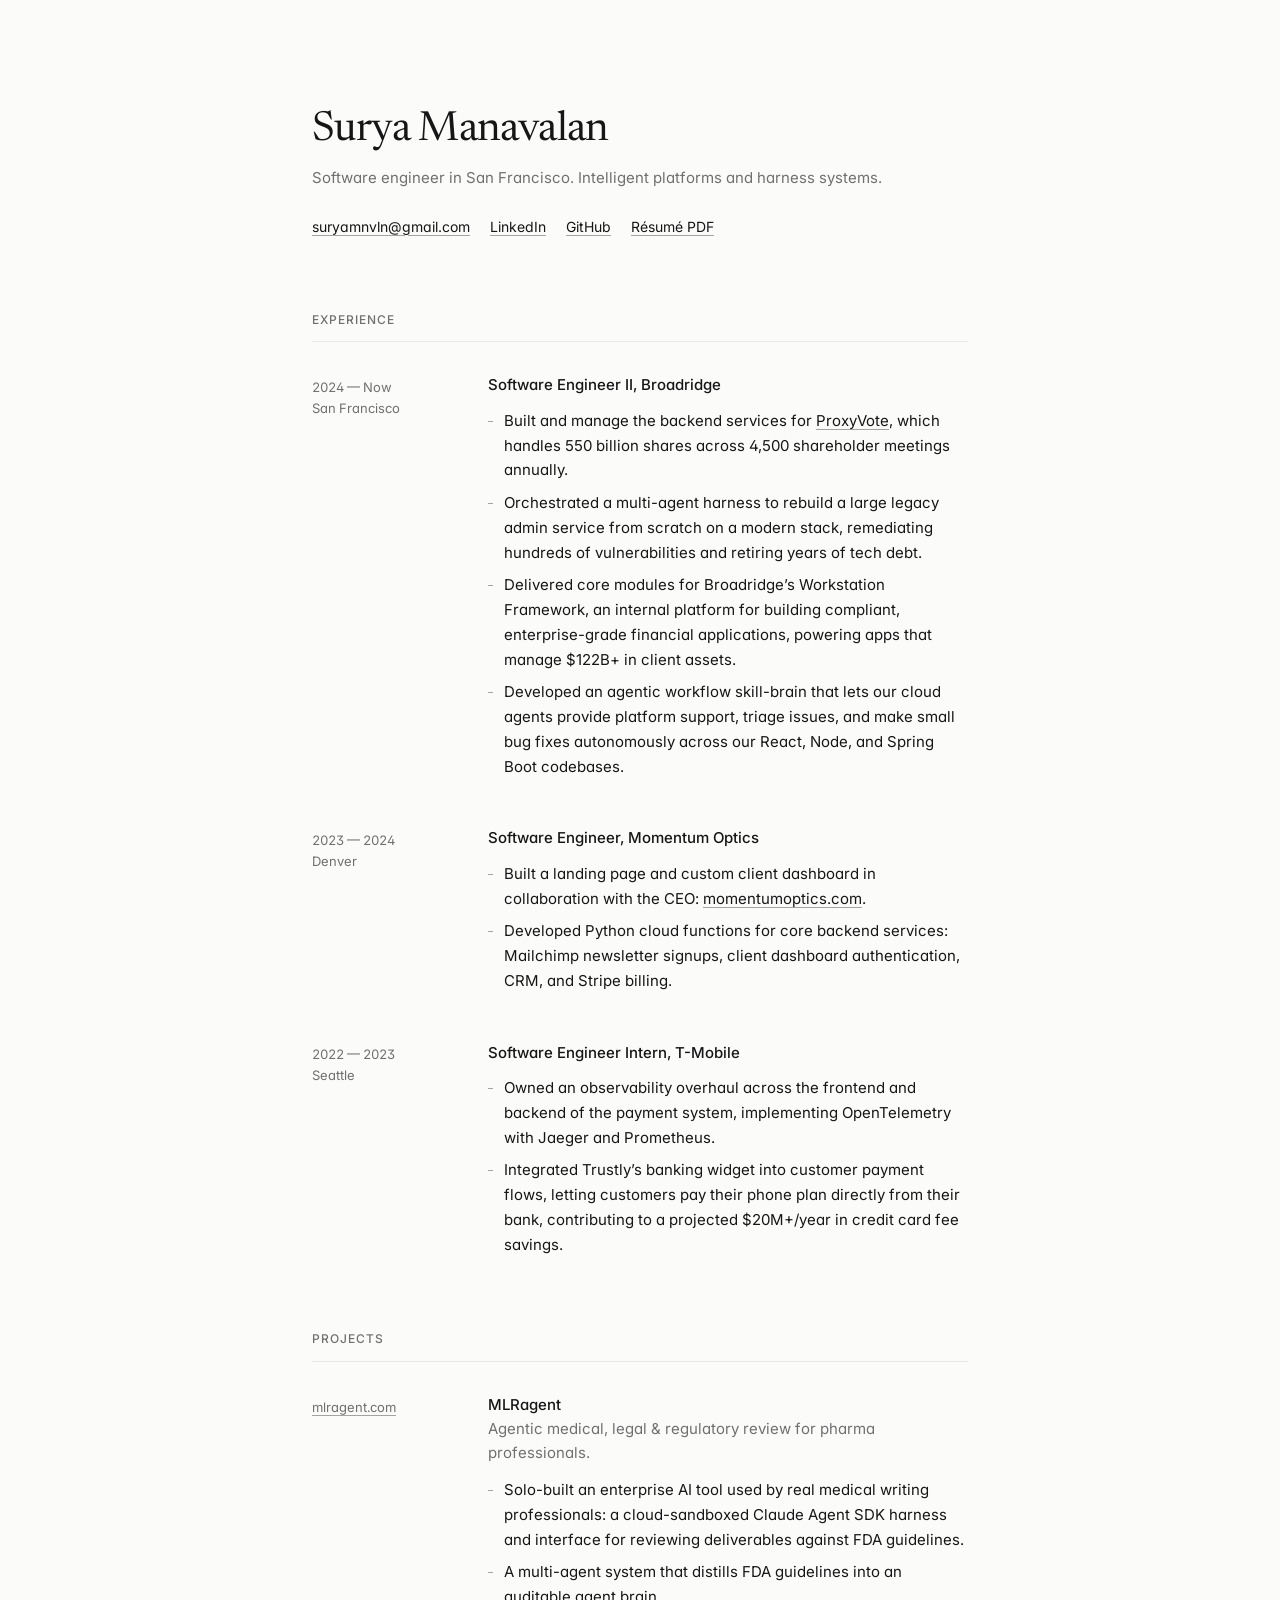
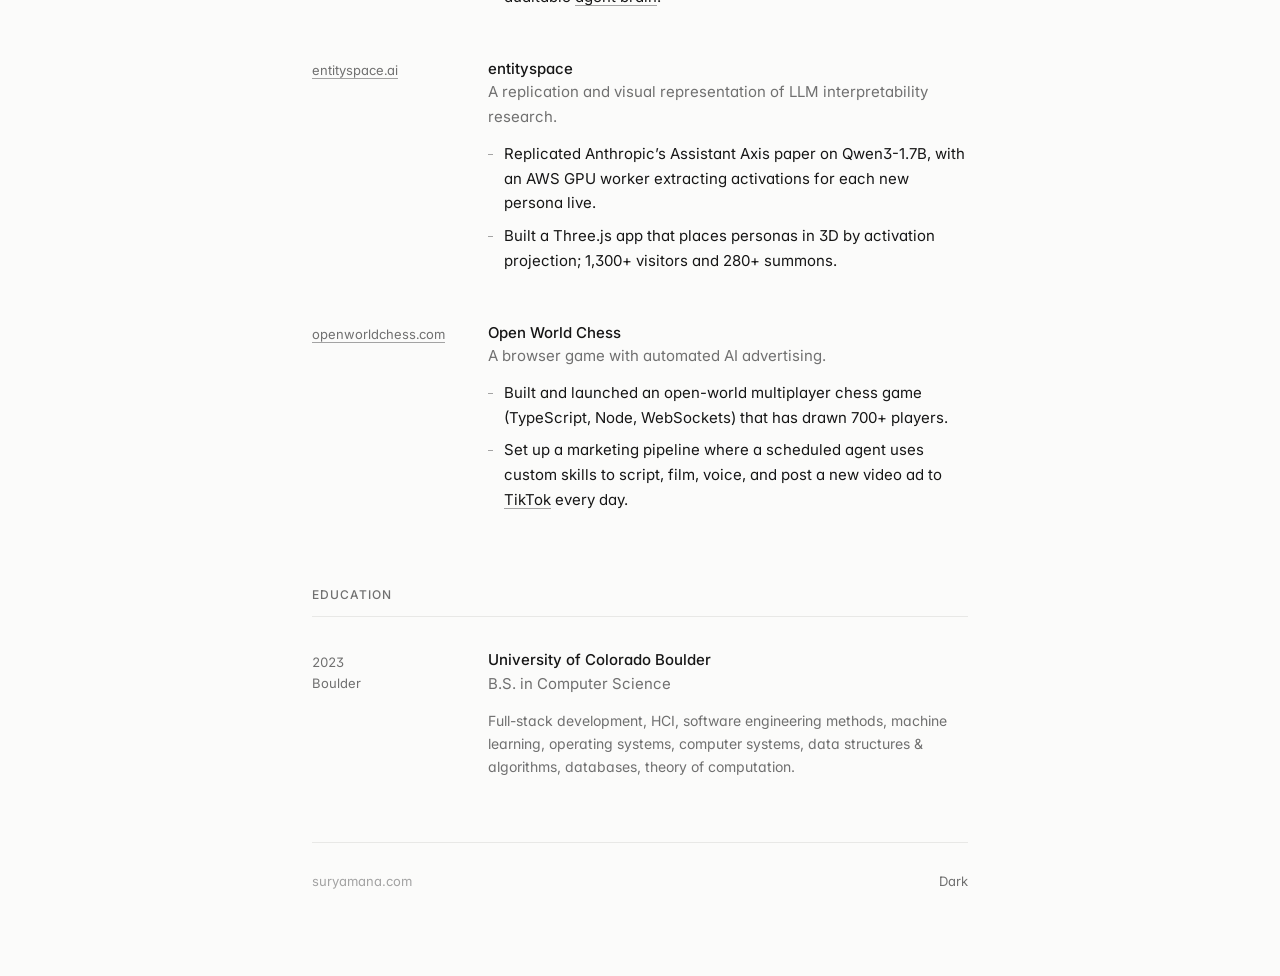
==== commit d250f8d4: "Update tagline Co-Authored-By: Claude Opus 5.5 <noreply@anthropic.com>" ====
--- a/index.html
+++ b/index.html
@@ -4,9 +4,9 @@
   <meta charset="UTF-8">
   <meta name="viewport" content="width=device-width, initial-scale=1">
   <title>Surya Manavalan</title>
-  <meta name="description" content="Surya Manavalan — software engineer in San Francisco building backend systems and agentic AI tools.">
+  <meta name="description" content="Surya Manavalan — software engineer in San Francisco building intelligent platforms and harness systems.">
   <meta property="og:title" content="Surya Manavalan">
-  <meta property="og:description" content="Software engineer in San Francisco building backend systems and agentic AI tools.">
+  <meta property="og:description" content="Software engineer in San Francisco building intelligent platforms and harness systems.">
   <meta property="og:url" content="https://suryamana.com">
   <meta name="color-scheme" content="light dark">
   <link rel="icon" href="resources/suryamanalogo.png">
@@ -211,7 +211,7 @@
   <main>
     <header>
       <h1>Surya Manavalan</h1>
-      <p class="tagline">Software engineer in San Francisco. Backend systems and agentic AI.</p>
+      <p class="tagline">Software engineer in San Francisco. Intelligent platforms and harness systems.</p>
       <ul class="links">
         <li><a href="mailto:suryamnvln@gmail.com">suryamnvln@gmail.com</a></li>
         <li><a href="https://linkedin.com/in/surya-manavalan" target="_blank" rel="noopener">LinkedIn</a></li>
